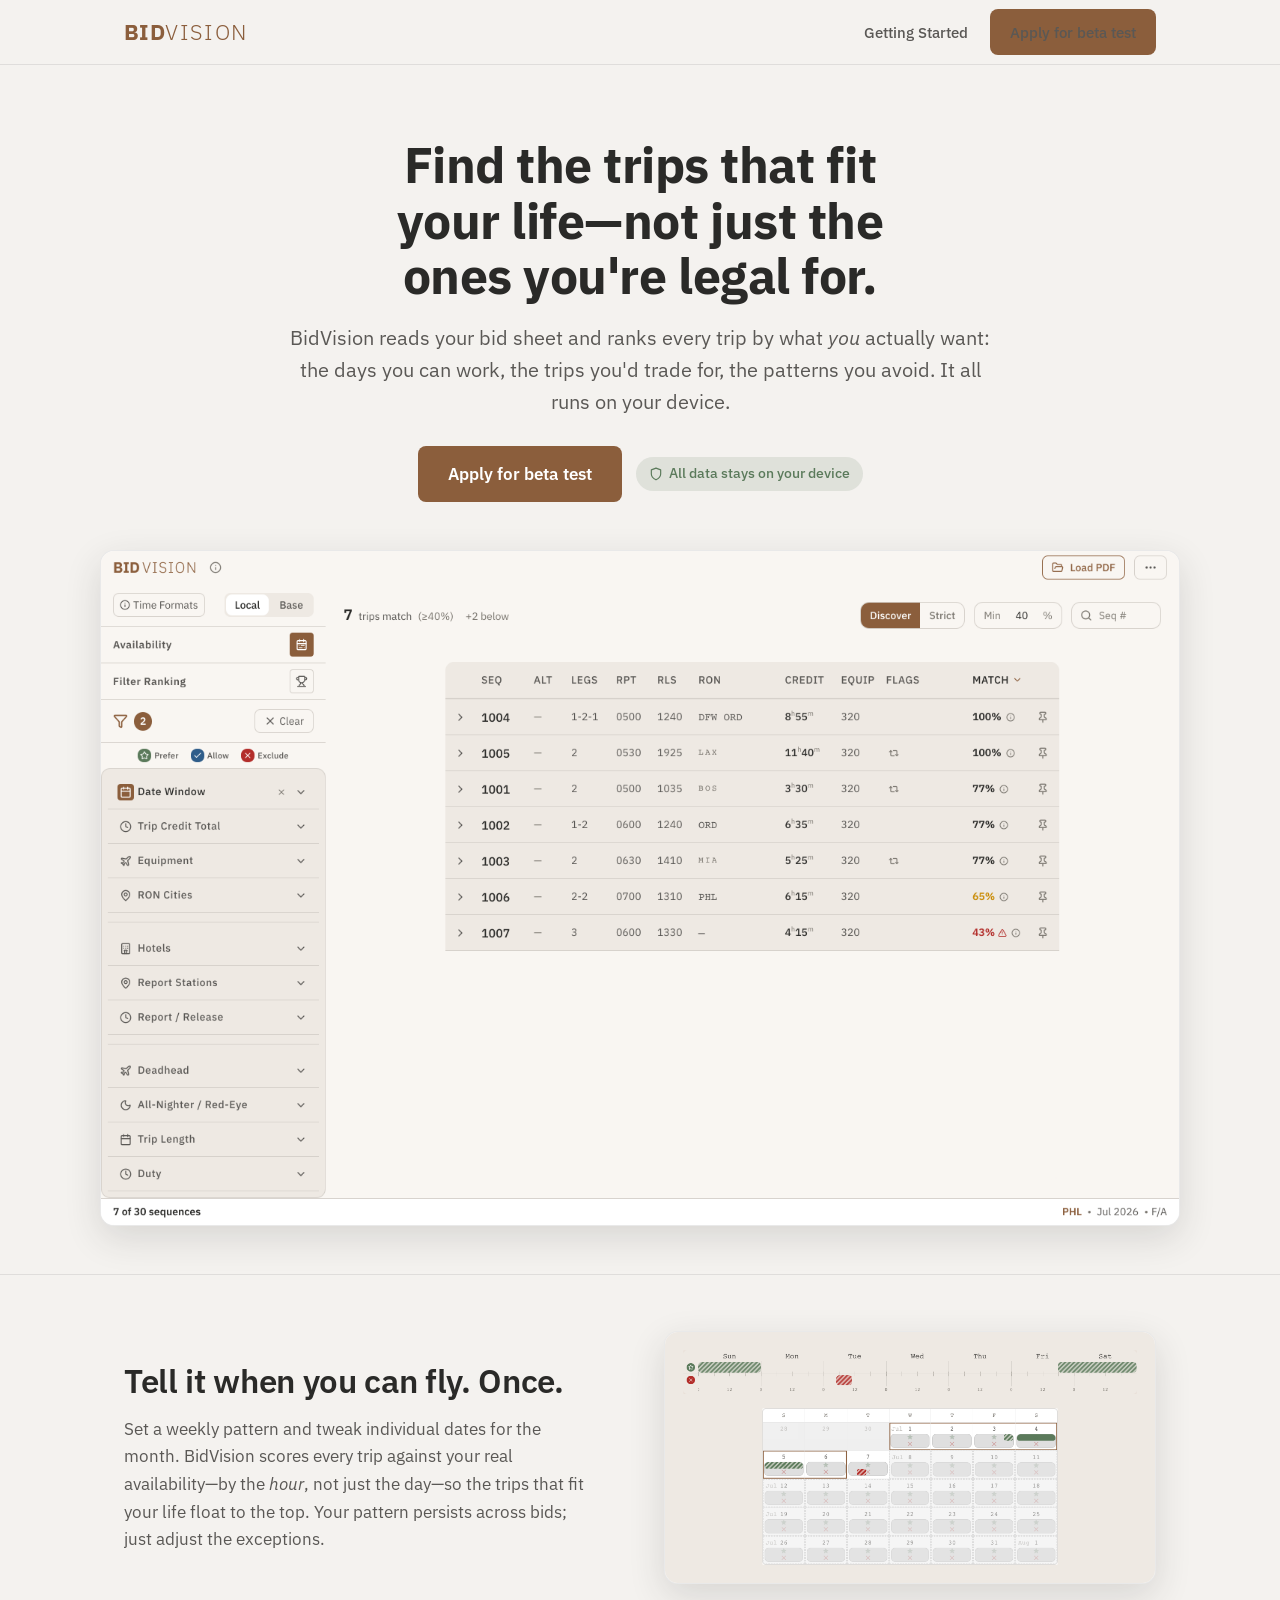
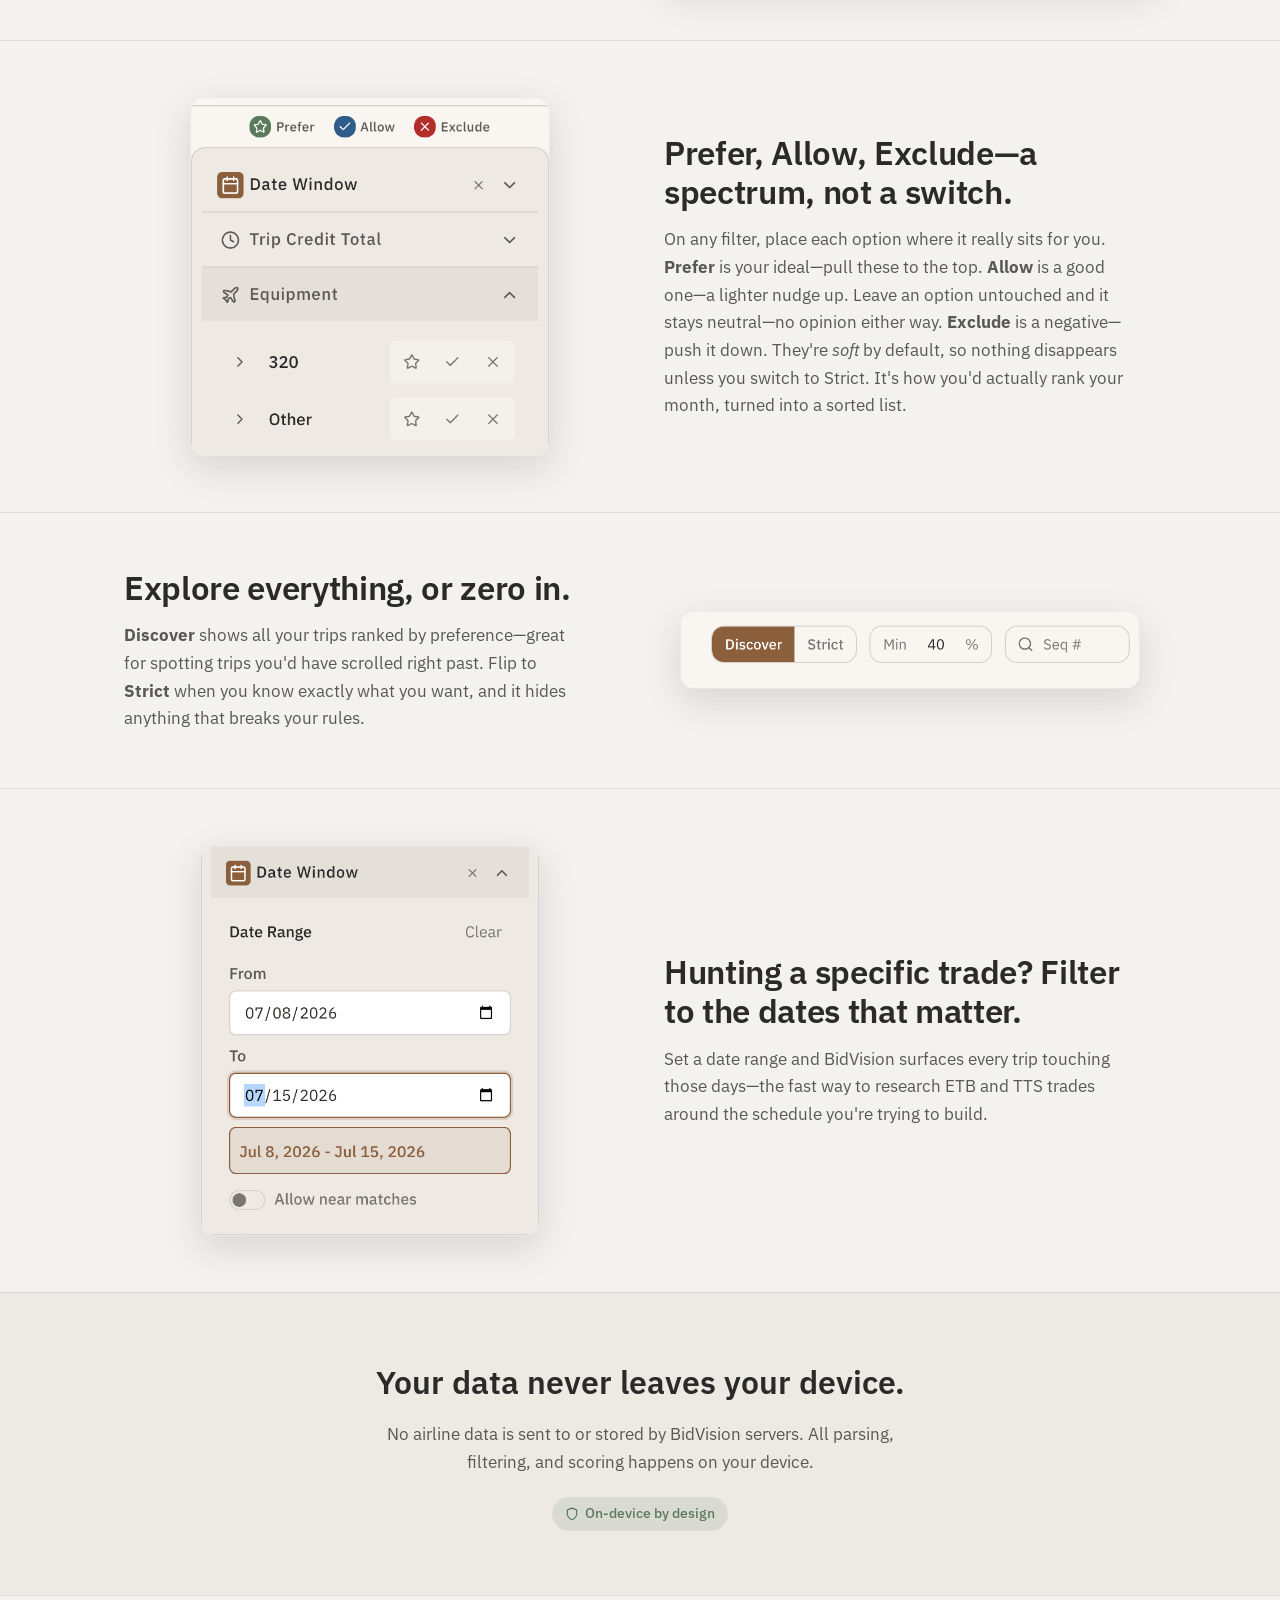
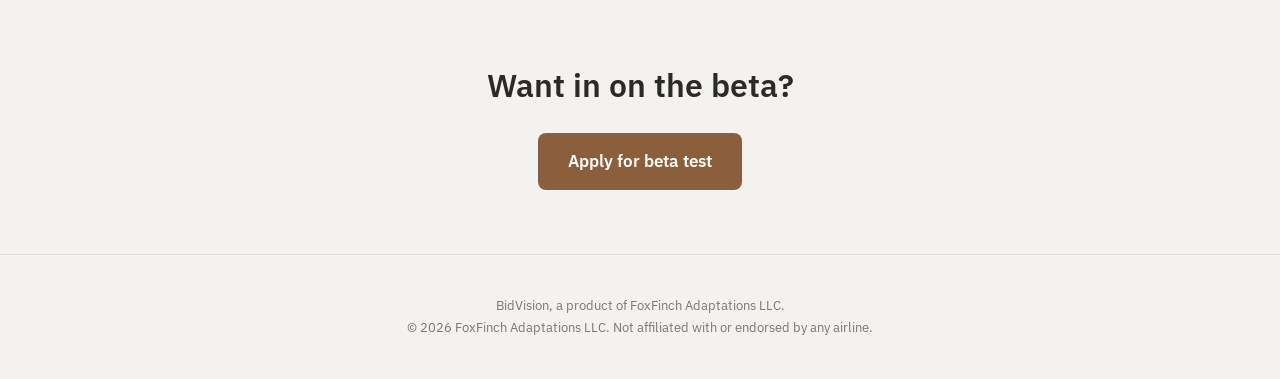
==== index.html @ b1fc0efc "Refine homepage availability image — clean template+calendar, no dimmed backdrop The prior availabil" ====
<!DOCTYPE html>
<html lang="en">
<head>
  <meta charset="UTF-8">
  <meta name="viewport" content="width=device-width, initial-scale=1.0">
  <title>BidVision &mdash; Smart tools for smarter bidding</title>
  <!-- Marketing homepage (promoted from home.html). img/ screenshots are the SYNTHETIC
       July 2026 set on the final (SPEC-037) UI — source: BidVision-Product/marketing/
       screenshots/2026-06-10-final-synthetic/. Real-data pre-publish blocker is CLEARED. -->
  <meta name="description" content="BidVision helps flight attendants find the trips that fit their life. Ranks your bid sheet by your real preferences — all on your device.">
  <link rel="icon" href="beta/assets/icon.png" type="image/png">
  <link rel="preconnect" href="https://fonts.googleapis.com">
  <link rel="preconnect" href="https://fonts.gstatic.com" crossorigin>
  <link href="https://fonts.googleapis.com/css2?family=IBM+Plex+Sans:wght@300;400;500;600;700&display=swap" rel="stylesheet">
  <style>
    :root {
      --cognac: #8B5E3C;
      --cognac-dark: #6F4A2F;
      --sage: #5B7A5B;
      --surface-app: #F4F2EF;
      --surface-alt: #EDEAE4;
      --card: #FFFFFF;
      --border: rgba(42, 42, 40, 0.10);
      --text-primary: #2A2A28;
      --text-secondary: #5A5855;
      --text-muted: #7A766F;
      --font-sans: 'IBM Plex Sans', system-ui, -apple-system, 'Segoe UI', Roboto, sans-serif;
      --shadow: 0 12px 36px rgba(42, 42, 40, 0.14);
    }
    @media (prefers-color-scheme: dark) {
      :root {
        --surface-app: #080B12;
        --surface-alt: #0E121B;
        --card: #151A24;
        --border: rgba(255, 255, 255, 0.10);
        --text-primary: #F9F6F2;
        --text-secondary: #D6D1CB;
        --text-muted: #B0ACA6;
        --shadow: 0 12px 36px rgba(0, 0, 0, 0.5);
      }
    }
    * { box-sizing: border-box; }
    html { scroll-behavior: smooth; }
    body {
      margin: 0;
      font-family: var(--font-sans);
      background: var(--surface-app);
      color: var(--text-primary);
      line-height: 1.6;
      -webkit-font-smoothing: antialiased;
    }
    .wrap { max-width: 1080px; margin: 0 auto; padding: 0 24px; }
    a { color: var(--cognac); }

    /* Nav */
    .nav {
      position: sticky; top: 0; z-index: 10;
      background: color-mix(in srgb, var(--surface-app) 88%, transparent);
      backdrop-filter: saturate(140%) blur(10px);
      border-bottom: 1px solid var(--border);
    }
    .nav-inner { display: flex; align-items: center; justify-content: space-between; height: 64px; }
    .brand { font-size: 1.4rem; letter-spacing: 0.02em; text-decoration: none; }
    .brand-bid { font-weight: 700; color: var(--cognac); }
    .brand-vision { font-weight: 300; letter-spacing: 0.06em; color: var(--cognac); }
    .nav-links { display: flex; align-items: center; gap: 22px; }
    .nav-links a { color: var(--text-secondary); text-decoration: none; font-size: 0.95rem; font-weight: 500; }
    .nav-links a:hover { color: var(--text-primary); }
    .btn {
      display: inline-block; background: var(--cognac); color: #fff;
      font-size: 0.95rem; font-weight: 600; text-decoration: none;
      padding: 11px 20px; border-radius: 8px; min-height: 42px;
      transition: background 150ms ease;
    }
    .btn:hover { background: var(--cognac-dark); }

    /* Hero */
    .hero { text-align: center; padding: 72px 0 48px; }
    .hero h1 { font-size: clamp(2rem, 5vw, 3.1rem); font-weight: 700; line-height: 1.12; margin: 0 auto 18px; max-width: 18ch; letter-spacing: -0.01em; }
    .hero p { font-size: clamp(1.05rem, 2.2vw, 1.25rem); color: var(--text-secondary); max-width: 60ch; margin: 0 auto 28px; }
    .cta-row { display: flex; gap: 14px; justify-content: center; align-items: center; flex-wrap: wrap; }
    .cta-lg { padding: 15px 30px; font-size: 1.05rem; min-height: 50px; }
    .privacy-badge {
      display: inline-flex; align-items: center; gap: 6px;
      background: color-mix(in srgb, var(--sage) 14%, transparent);
      color: var(--sage); font-size: 0.85rem; font-weight: 500;
      padding: 6px 13px; border-radius: 9999px;
    }
    .privacy-badge svg { width: 14px; height: 14px; }
    .hero-shot { margin: 48px auto 0; }

    .shot { display: block; width: 100%; height: auto; border-radius: 14px; border: 1px solid var(--border); box-shadow: var(--shadow); background: var(--card); }

    /* Feature rows */
    .feature { padding: 56px 0; border-top: 1px solid var(--border); }
    .feature-grid { display: grid; grid-template-columns: 1fr 1fr; gap: 48px; align-items: center; }
    .feature:nth-of-type(even) .feature-media { order: -1; }
    .feature h2 { font-size: clamp(1.5rem, 3.2vw, 2.05rem); font-weight: 600; line-height: 1.18; margin: 0 0 14px; letter-spacing: -0.01em; }
    .feature p { font-size: 1.08rem; color: var(--text-secondary); margin: 0; max-width: 46ch; }
    .feature-media.center { display: flex; justify-content: center; }

    /* Privacy band */
    .band { background: var(--surface-alt); text-align: center; padding: 64px 0; border-top: 1px solid var(--border); }
    .band h2 { font-size: clamp(1.5rem, 3.2vw, 2rem); font-weight: 600; margin: 0 0 12px; }
    .band p { color: var(--text-secondary); max-width: 56ch; margin: 0 auto 0; font-size: 1.08rem; }
    .band .privacy-badge { margin-top: 22px; }

    /* CTA band */
    .cta-band { text-align: center; padding: 64px 0; border-top: 1px solid var(--border); }
    .cta-band h2 { font-size: clamp(1.5rem, 3.2vw, 2rem); font-weight: 600; margin: 0 0 22px; }

    /* Footer */
    .footer { text-align: center; padding: 40px 24px; font-size: 0.8rem; line-height: 1.7; color: var(--text-muted); border-top: 1px solid var(--border); }

    @media (max-width: 760px) {
      .feature-grid { grid-template-columns: 1fr; gap: 24px; }
      .feature:nth-of-type(even) .feature-media { order: 0; }
      .nav-links .nav-text { display: none; }
    }
  </style>
</head>
<body>
  <nav class="nav">
    <div class="wrap nav-inner">
      <a class="brand" href="/"><span class="brand-bid">BID</span><span class="brand-vision">VISION</span></a>
      <div class="nav-links">
        <a class="nav-text" href="/start">Getting Started</a>
        <a class="btn" href="/beta">Apply for beta test</a>
      </div>
    </div>
  </nav>

  <header class="hero wrap">
    <h1>Find the trips that fit your life&mdash;not just the ones you're legal for.</h1>
    <p>BidVision reads your bid sheet and ranks every trip by what <em>you</em> actually want: the days you can work, the trips you'd trade for, the patterns you avoid. It all runs on your device.</p>
    <div class="cta-row">
      <a class="btn cta-lg" href="/beta">Apply for beta test</a>
      <span class="privacy-badge">
        <svg viewBox="0 0 24 24" fill="none" stroke="currentColor" stroke-width="2" stroke-linecap="round" stroke-linejoin="round"><path d="M12 22s8-4 8-10V5l-8-3-8 3v7c0 6 8 10 8 10z"/></svg>
        All data stays on your device
      </span>
    </div>
    <img class="shot hero-shot" src="img/hero.png" alt="BidVision ranking a bid sheet by preference" width="2880" height="1800" loading="eager">
  </header>

  <main>
    <section class="feature">
      <div class="wrap feature-grid">
        <div class="feature-text">
          <h2>Tell it when you can fly. Once.</h2>
          <p>Set a weekly pattern and tweak individual dates for the month. BidVision scores every trip against your real availability&mdash;by the <em>hour</em>, not just the day&mdash;so the trips that fit your life float to the top. Your pattern persists across bids; just adjust the exceptions.</p>
        </div>
        <div class="feature-media">
          <img class="shot" src="img/availability.png" alt="Availability: a weekly template plus a calendar of can-work and can't-work windows" width="1860" height="952" loading="lazy">
        </div>
      </div>
    </section>

    <section class="feature">
      <div class="wrap feature-grid">
        <div class="feature-text">
          <h2>Prefer, Allow, Exclude&mdash;a spectrum, not a switch.</h2>
          <p>On any filter, place each option where it really sits for you. <strong>Prefer</strong> is your ideal&mdash;pull these to the top. <strong>Allow</strong> is a good one&mdash;a lighter nudge up. Leave an option untouched and it stays neutral&mdash;no opinion either way. <strong>Exclude</strong> is a negative&mdash;push it down. They're <em>soft</em> by default, so nothing disappears unless you switch to Strict. It's how you'd actually rank your month, turned into a sorted list.</p>
        </div>
        <div class="feature-media center">
          <img class="shot" src="img/preferences.png" alt="Prefer, Allow, and Exclude controls on a filter" width="600" height="598" loading="lazy" style="max-width: 360px;">
        </div>
      </div>
    </section>

    <section class="feature">
      <div class="wrap feature-grid">
        <div class="feature-text">
          <h2>Explore everything, or zero in.</h2>
          <p><strong>Discover</strong> shows all your trips ranked by preference&mdash;great for spotting trips you'd have scrolled right past. Flip to <strong>Strict</strong> when you know exactly what you want, and it hides anything that breaks your rules.</p>
        </div>
        <div class="feature-media center">
          <img class="shot" src="img/discover-strict.png" alt="Discover and Strict mode toggle with a minimum-match threshold" width="880" height="146" loading="lazy" style="max-width: 460px;">
        </div>
      </div>
    </section>

    <section class="feature">
      <div class="wrap feature-grid">
        <div class="feature-text">
          <h2>Hunting a specific trade? Filter to the dates that matter.</h2>
          <p>Set a date range and BidVision surfaces every trip touching those days&mdash;the fast way to research ETB and TTS trades around the schedule you're trying to build.</p>
        </div>
        <div class="feature-media center">
          <img class="shot" src="img/date-range.png" alt="Date Range filter set to a window for trade research" width="600" height="690" loading="lazy" style="max-width: 340px;">
        </div>
      </div>
    </section>
  </main>

  <section class="band">
    <div class="wrap">
      <h2>Your data never leaves your device.</h2>
      <p>No airline data is sent to or stored by BidVision servers. All parsing, filtering, and scoring happens on your device.</p>
      <div><span class="privacy-badge">
        <svg viewBox="0 0 24 24" fill="none" stroke="currentColor" stroke-width="2" stroke-linecap="round" stroke-linejoin="round"><path d="M12 22s8-4 8-10V5l-8-3-8 3v7c0 6 8 10 8 10z"/></svg>
        On-device by design
      </span></div>
    </div>
  </section>

  <section class="cta-band">
    <div class="wrap">
      <h2>Want in on the beta?</h2>
      <a class="btn cta-lg" href="/beta">Apply for beta test</a>
    </div>
  </section>

  <footer class="footer">
    BidVision, a product of FoxFinch Adaptations LLC.<br>
    &copy; 2026 FoxFinch Adaptations LLC. Not affiliated with or endorsed by any airline.
  </footer>
</body>
</html>
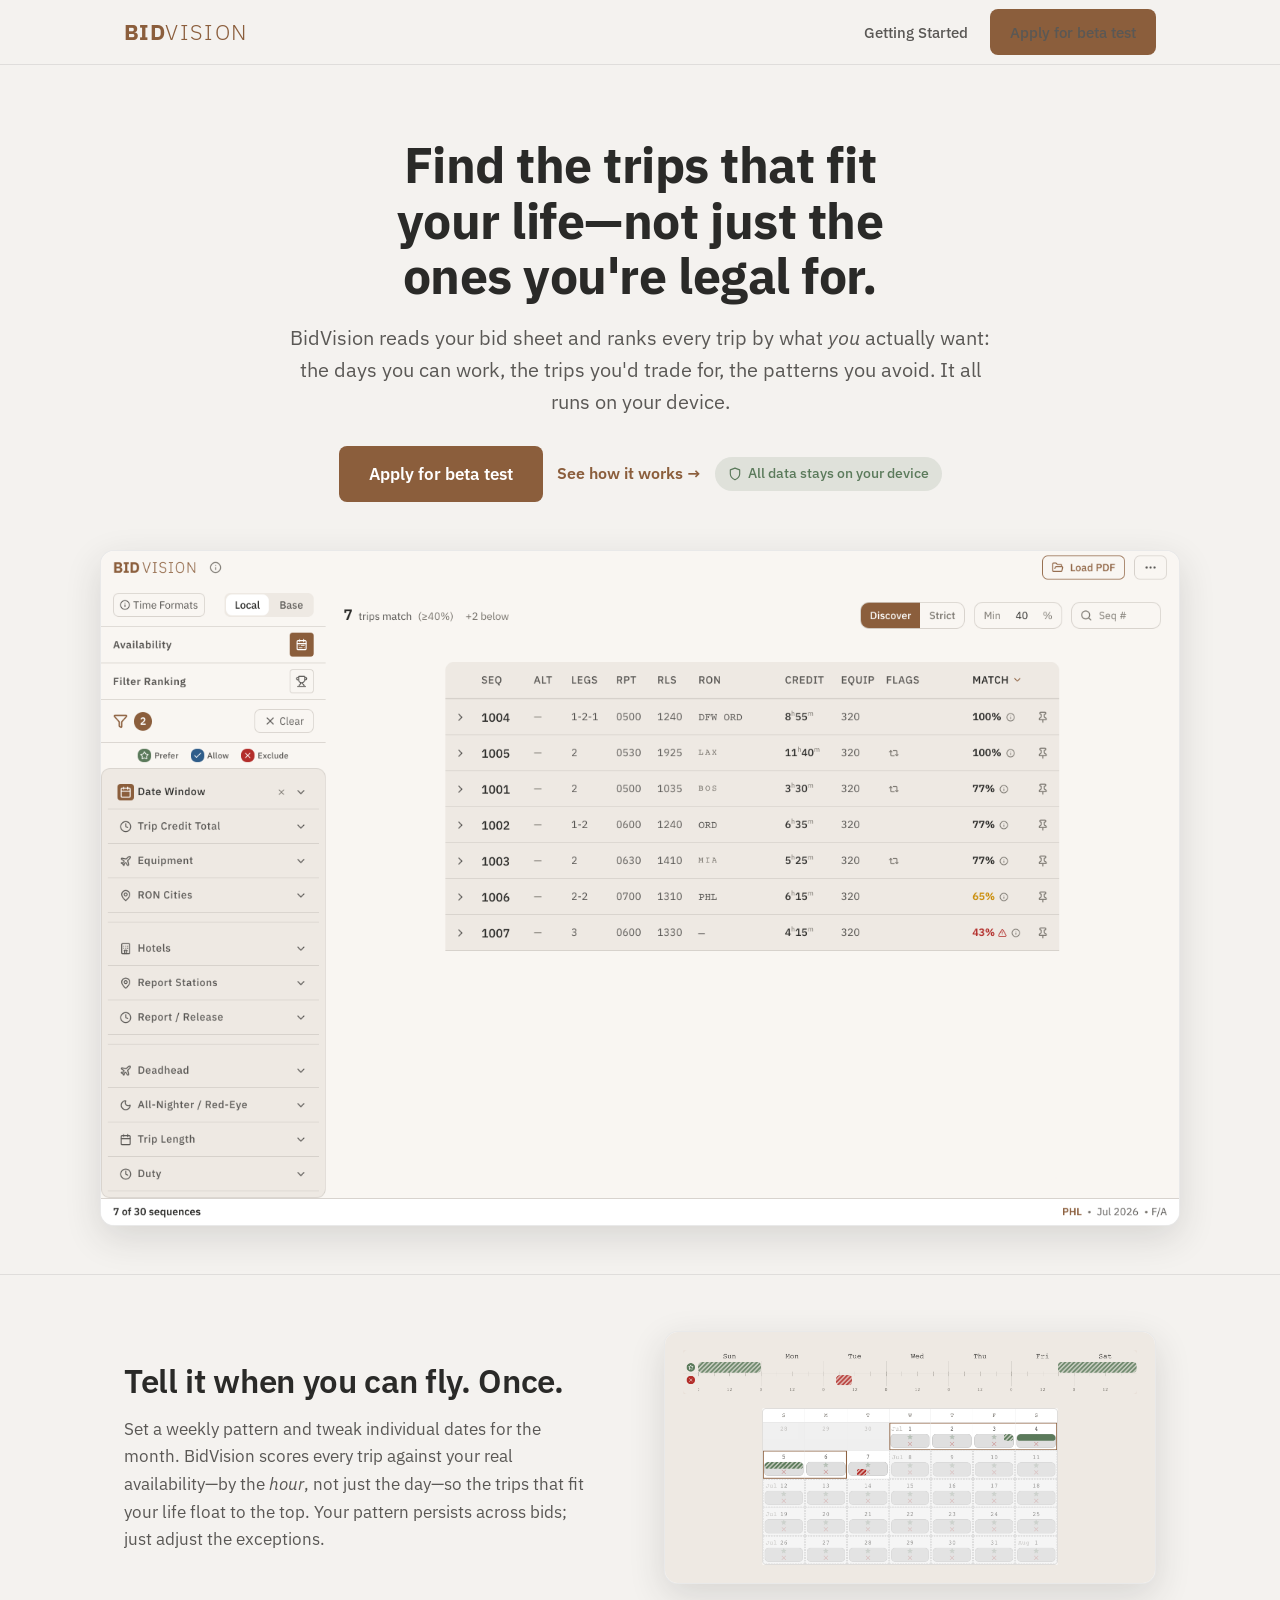
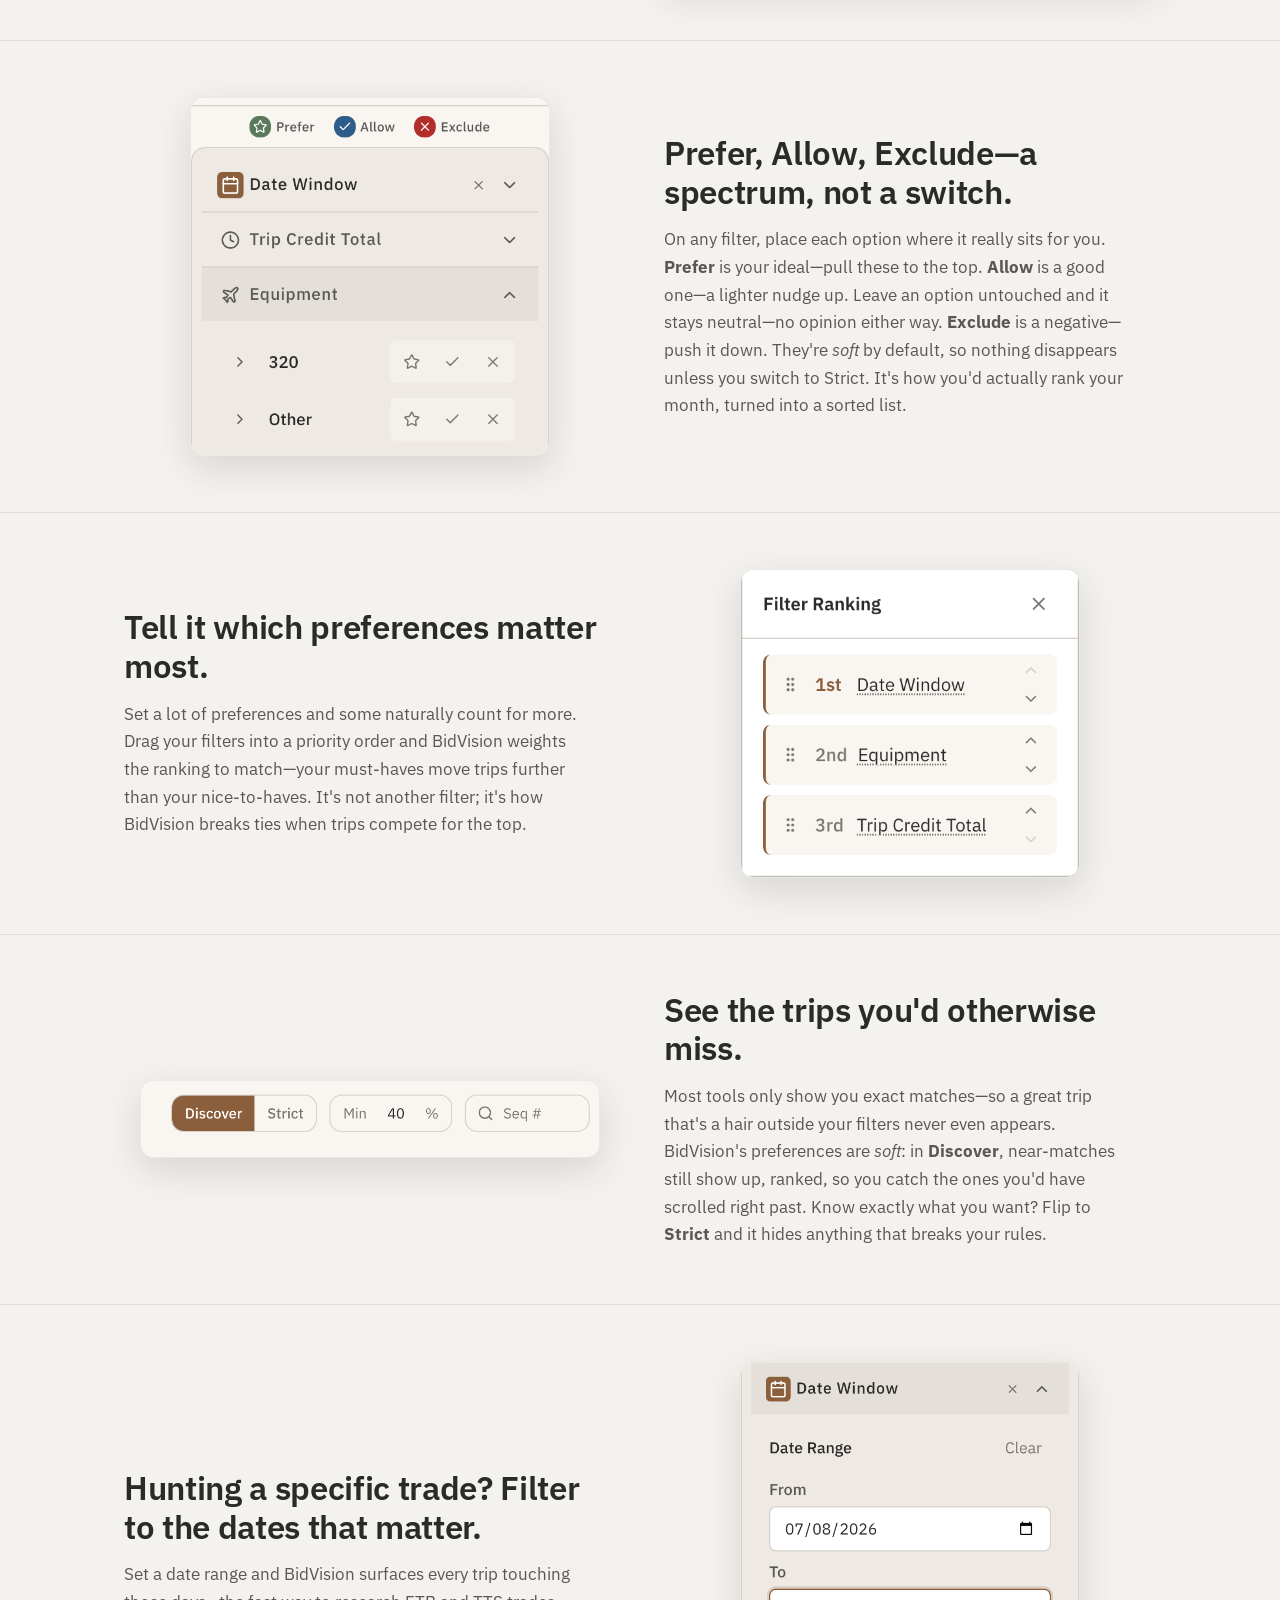
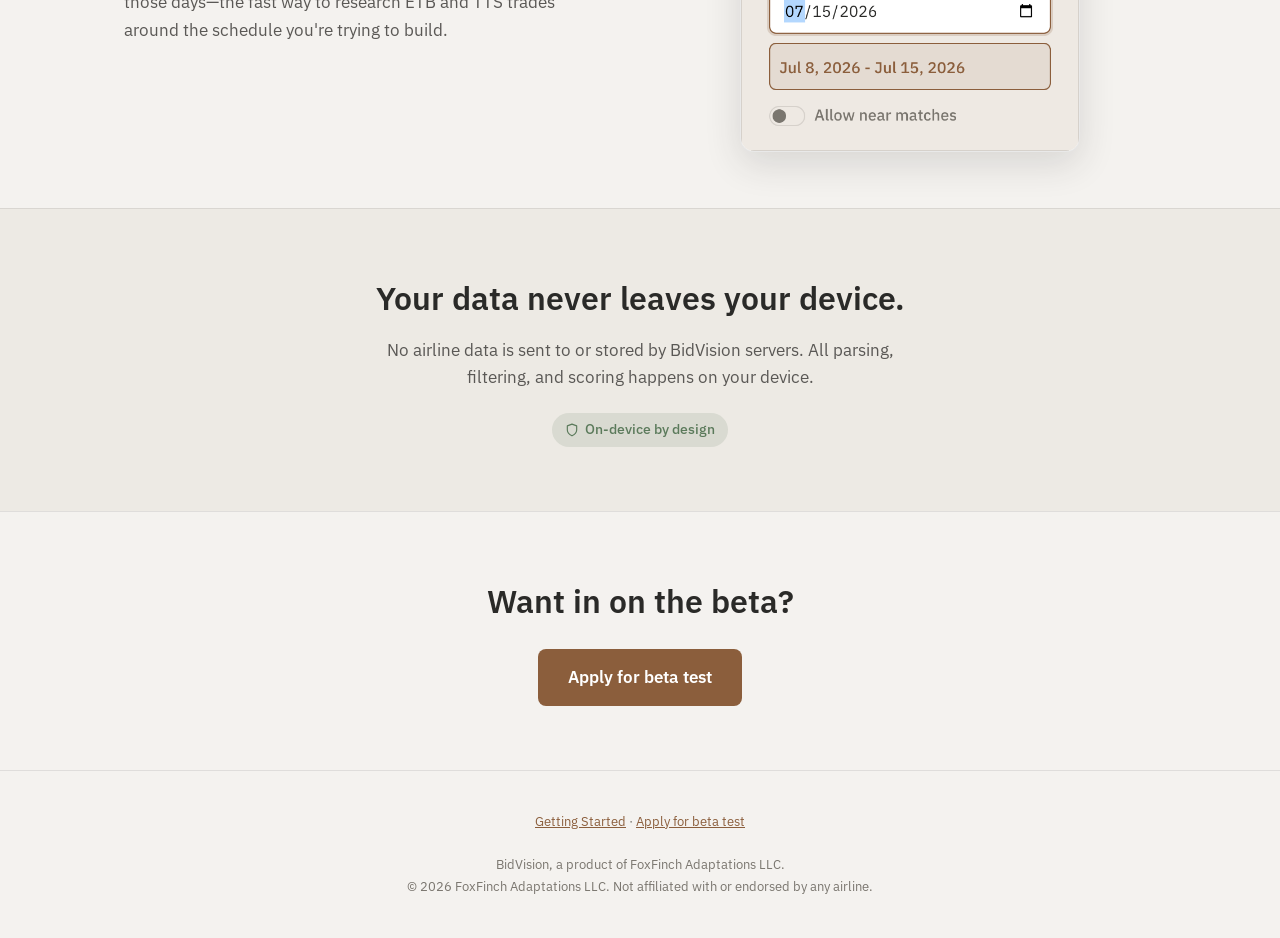
==== commit 48f12c5f: "Link /start from home; sell soft-preferences differentiation; explain Filter Ranking Homepage (index" ====
--- a/index.html
+++ b/index.html
@@ -80,6 +80,8 @@
     .hero p { font-size: clamp(1.05rem, 2.2vw, 1.25rem); color: var(--text-secondary); max-width: 60ch; margin: 0 auto 28px; }
     .cta-row { display: flex; gap: 14px; justify-content: center; align-items: center; flex-wrap: wrap; }
     .cta-lg { padding: 15px 30px; font-size: 1.05rem; min-height: 50px; }
+    .cta-secondary { color: var(--cognac); font-weight: 600; text-decoration: none; font-size: 1rem; white-space: nowrap; }
+    .cta-secondary:hover { text-decoration: underline; }
     .privacy-badge {
       display: inline-flex; align-items: center; gap: 6px;
       background: color-mix(in srgb, var(--sage) 14%, transparent);
@@ -135,6 +137,7 @@
     <p>BidVision reads your bid sheet and ranks every trip by what <em>you</em> actually want: the days you can work, the trips you'd trade for, the patterns you avoid. It all runs on your device.</p>
     <div class="cta-row">
       <a class="btn cta-lg" href="/beta">Apply for beta test</a>
+      <a class="cta-secondary" href="/start">See how it works &rarr;</a>
       <span class="privacy-badge">
         <svg viewBox="0 0 24 24" fill="none" stroke="currentColor" stroke-width="2" stroke-linecap="round" stroke-linejoin="round"><path d="M12 22s8-4 8-10V5l-8-3-8 3v7c0 6 8 10 8 10z"/></svg>
         All data stays on your device
@@ -171,8 +174,20 @@
     <section class="feature">
       <div class="wrap feature-grid">
         <div class="feature-text">
-          <h2>Explore everything, or zero in.</h2>
-          <p><strong>Discover</strong> shows all your trips ranked by preference&mdash;great for spotting trips you'd have scrolled right past. Flip to <strong>Strict</strong> when you know exactly what you want, and it hides anything that breaks your rules.</p>
+          <h2>Tell it which preferences matter most.</h2>
+          <p>Set a lot of preferences and some naturally count for more. Drag your filters into a priority order and BidVision weights the ranking to match&mdash;your must-haves move trips further than your nice-to-haves. It's not another filter; it's how BidVision breaks ties when trips compete for the top.</p>
+        </div>
+        <div class="feature-media center">
+          <img class="shot" src="img/filter-ranking.png" alt="Filter Ranking: active filters dragged into priority order" width="520" height="472" loading="lazy" style="max-width: 340px;">
+        </div>
+      </div>
+    </section>
+
+    <section class="feature">
+      <div class="wrap feature-grid">
+        <div class="feature-text">
+          <h2>See the trips you'd otherwise miss.</h2>
+          <p>Most tools only show you exact matches&mdash;so a great trip that's a hair outside your filters never even appears. BidVision's preferences are <em>soft</em>: in <strong>Discover</strong>, near-matches still show up, ranked, so you catch the ones you'd have scrolled right past. Know exactly what you want? Flip to <strong>Strict</strong> and it hides anything that breaks your rules.</p>
         </div>
         <div class="feature-media center">
           <img class="shot" src="img/discover-strict.png" alt="Discover and Strict mode toggle with a minimum-match threshold" width="880" height="146" loading="lazy" style="max-width: 460px;">
@@ -212,6 +227,7 @@
   </section>
 
   <footer class="footer">
+    <a href="/start">Getting Started</a> &middot; <a href="/beta">Apply for beta test</a><br><br>
     BidVision, a product of FoxFinch Adaptations LLC.<br>
     &copy; 2026 FoxFinch Adaptations LLC. Not affiliated with or endorsed by any airline.
   </footer>
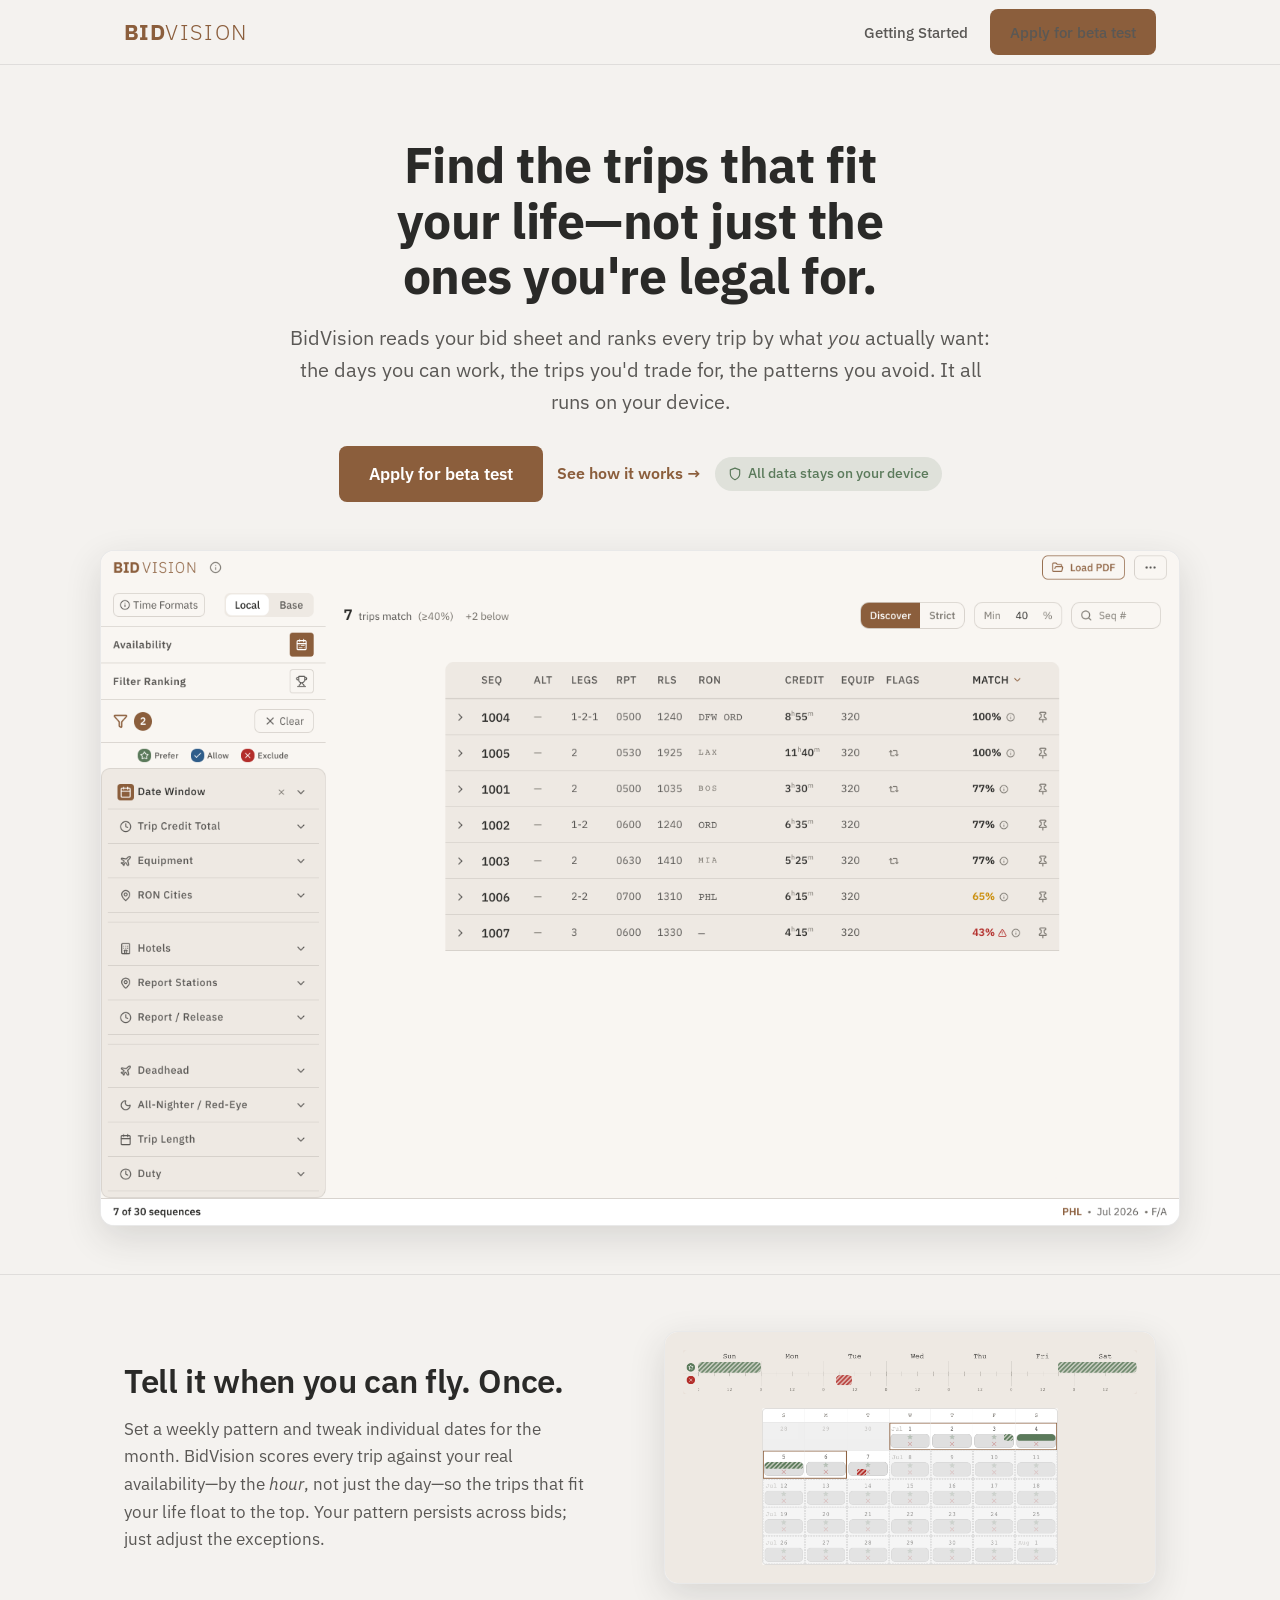
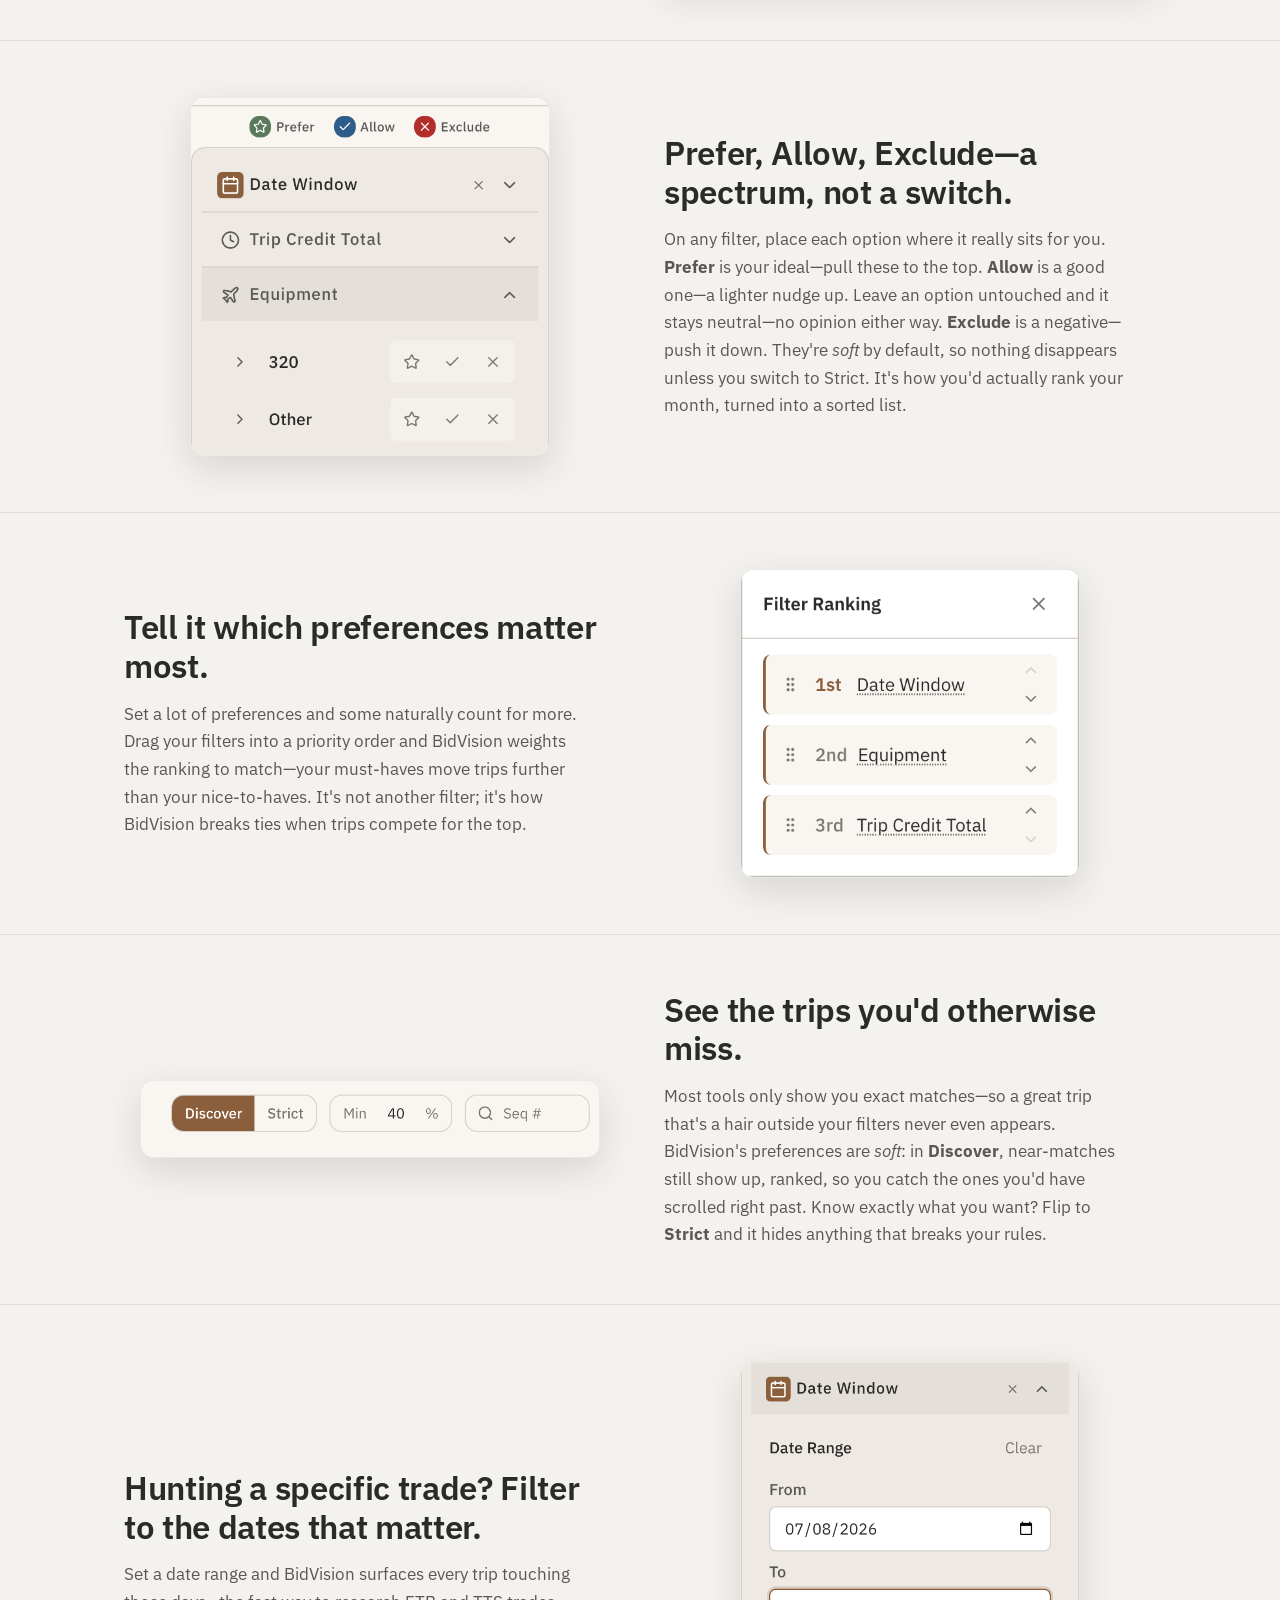
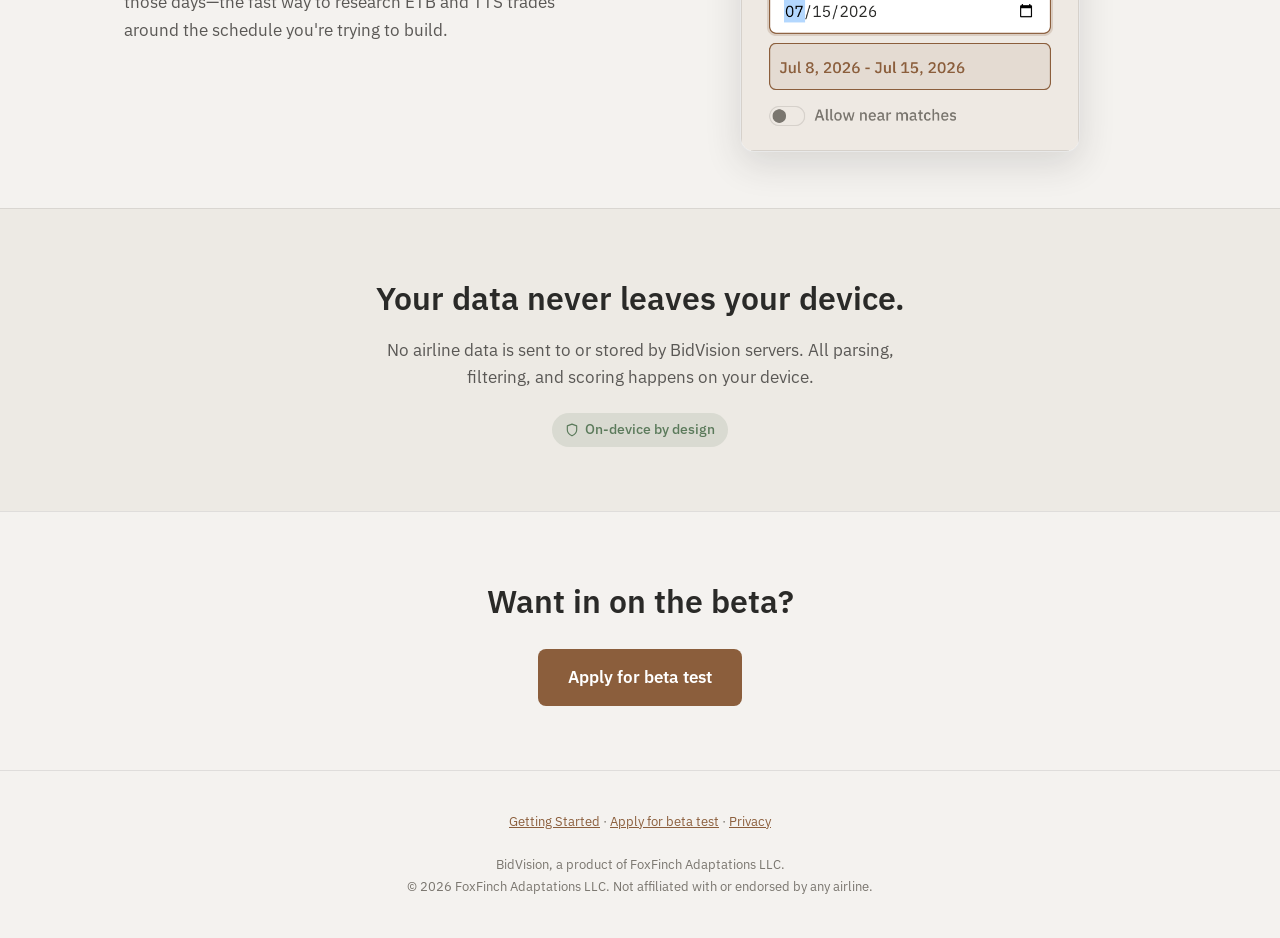
==== commit 34ab5b6a: "Add beta privacy policy + footer links New /privacy page scoped to the BidVision beta. Reflects the " ====
--- a/index.html
+++ b/index.html
@@ -8,7 +8,9 @@
        July 2026 set on the final (SPEC-037) UI — source: BidVision-Product/marketing/
        screenshots/2026-06-10-final-synthetic/. Real-data pre-publish blocker is CLEARED. -->
   <meta name="description" content="BidVision helps flight attendants find the trips that fit their life. Ranks your bid sheet by your real preferences — all on your device.">
-  <link rel="icon" href="beta/assets/icon.png" type="image/png">
+  <link rel="icon" href="/favicon.ico" sizes="any">
+  <link rel="icon" type="image/png" href="/favicon.png">
+  <link rel="apple-touch-icon" href="/apple-touch-icon.png">
   <link rel="preconnect" href="https://fonts.googleapis.com">
   <link rel="preconnect" href="https://fonts.gstatic.com" crossorigin>
   <link href="https://fonts.googleapis.com/css2?family=IBM+Plex+Sans:wght@300;400;500;600;700&display=swap" rel="stylesheet">
@@ -227,7 +229,7 @@
   </section>
 
   <footer class="footer">
-    <a href="/start">Getting Started</a> &middot; <a href="/beta">Apply for beta test</a><br><br>
+    <a href="/start">Getting Started</a> &middot; <a href="/beta">Apply for beta test</a> &middot; <a href="/privacy/">Privacy</a><br><br>
     BidVision, a product of FoxFinch Adaptations LLC.<br>
     &copy; 2026 FoxFinch Adaptations LLC. Not affiliated with or endorsed by any airline.
   </footer>
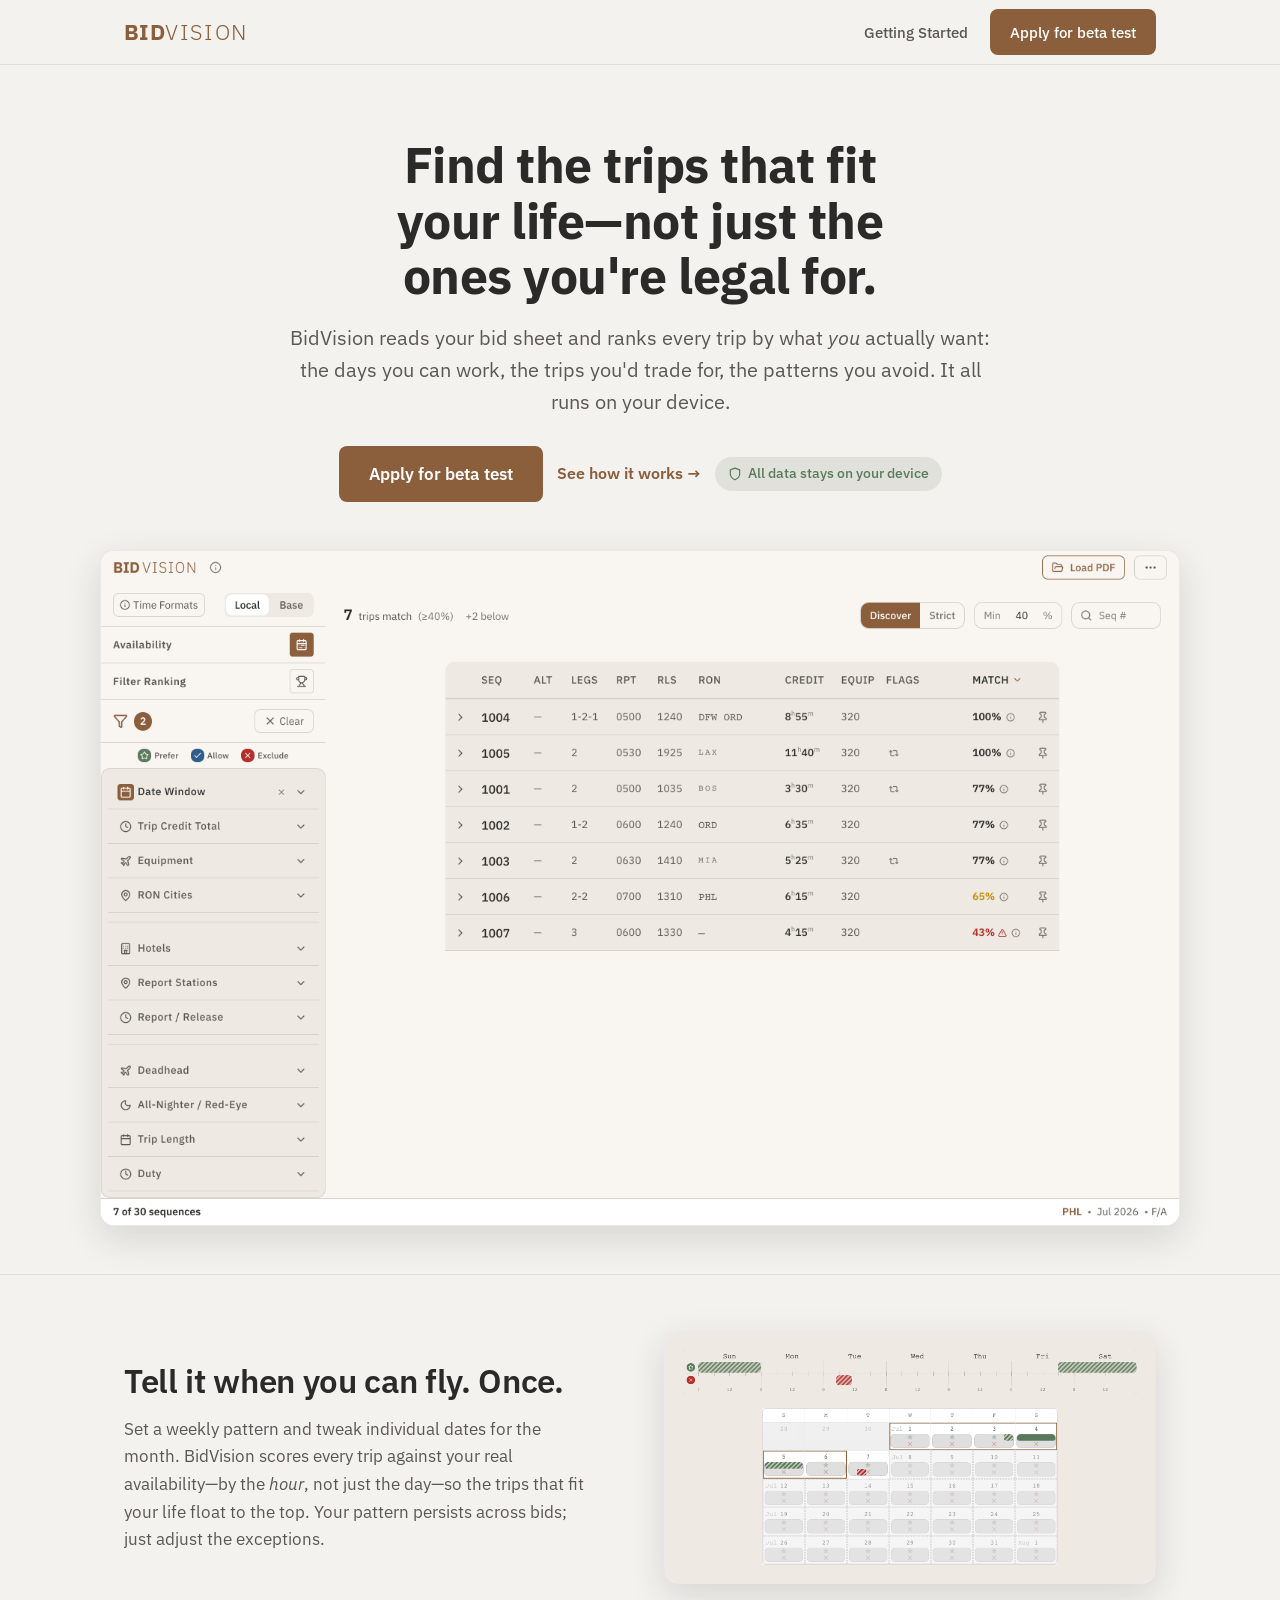
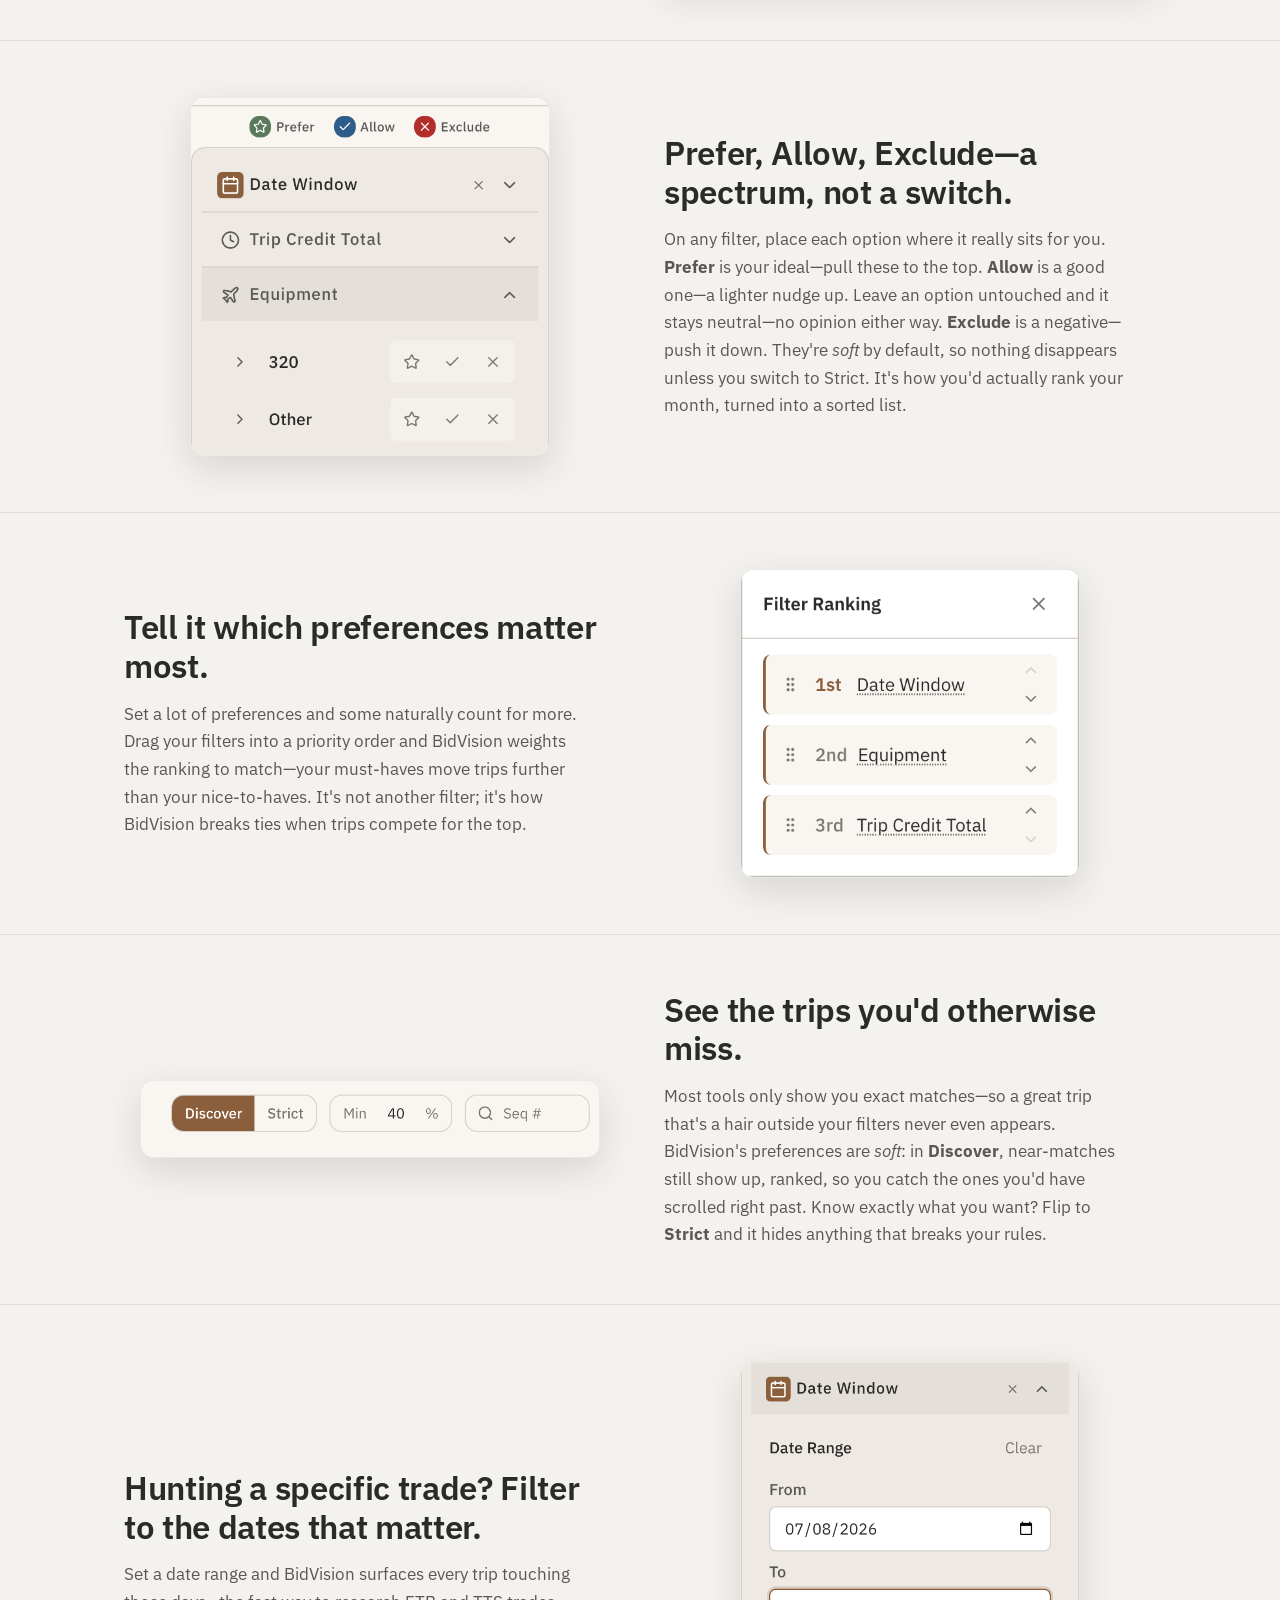
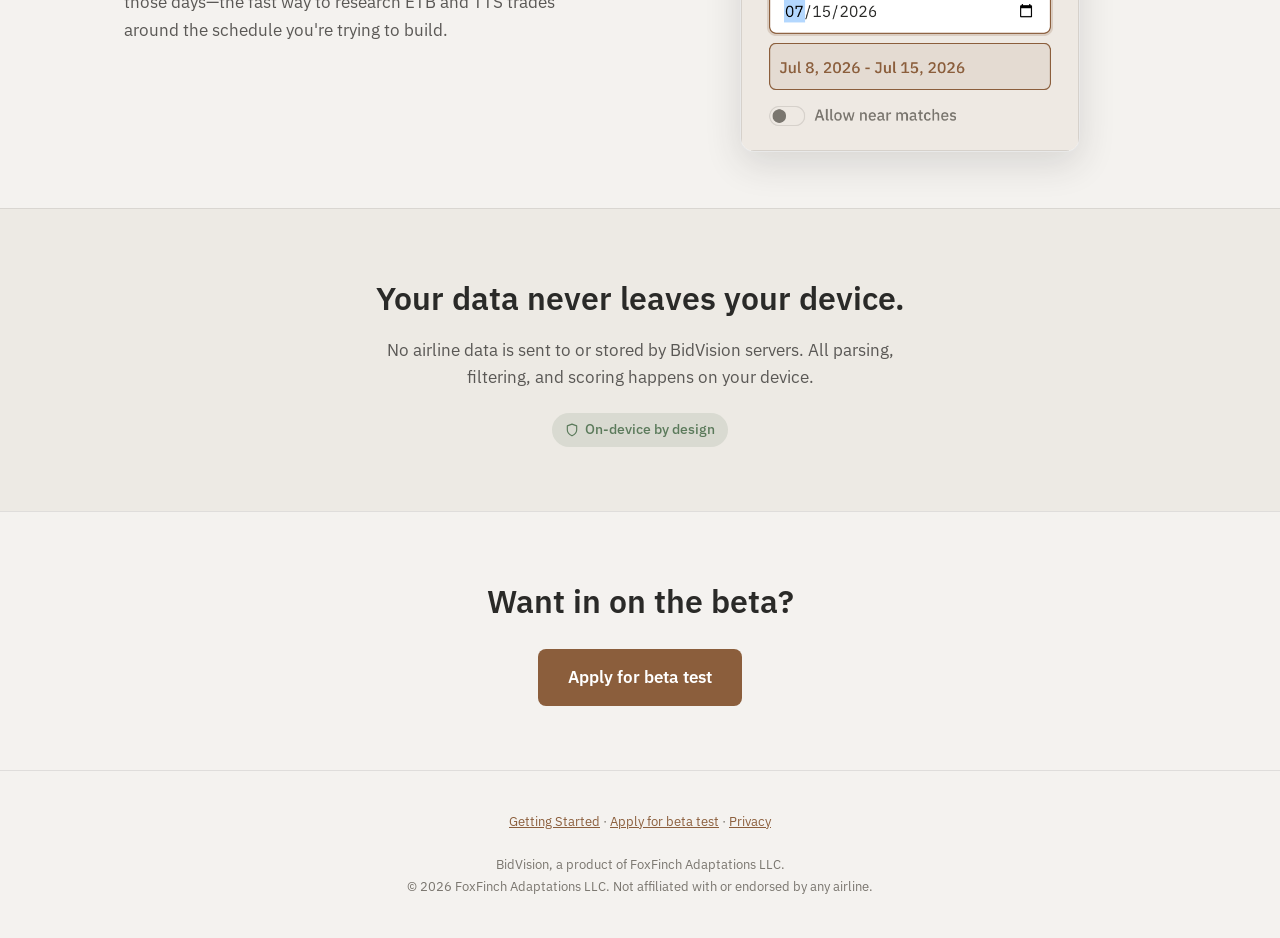
==== commit 4becd788: "Fix low-contrast nav "Apply for beta test" button in light mode .nav-links a (class + element, speci" ====
--- a/index.html
+++ b/index.html
@@ -75,6 +75,9 @@
       transition: background 150ms ease;
     }
     .btn:hover { background: var(--cognac-dark); }
+    /* .nav-links a (class+element) outranks .btn (class) and was tinting the nav button's
+       text gray on cognac — keep nav button text white at rest and on hover. */
+    .nav-links a.btn, .nav-links a.btn:hover { color: #fff; }
 
     /* Hero */
     .hero { text-align: center; padding: 72px 0 48px; }
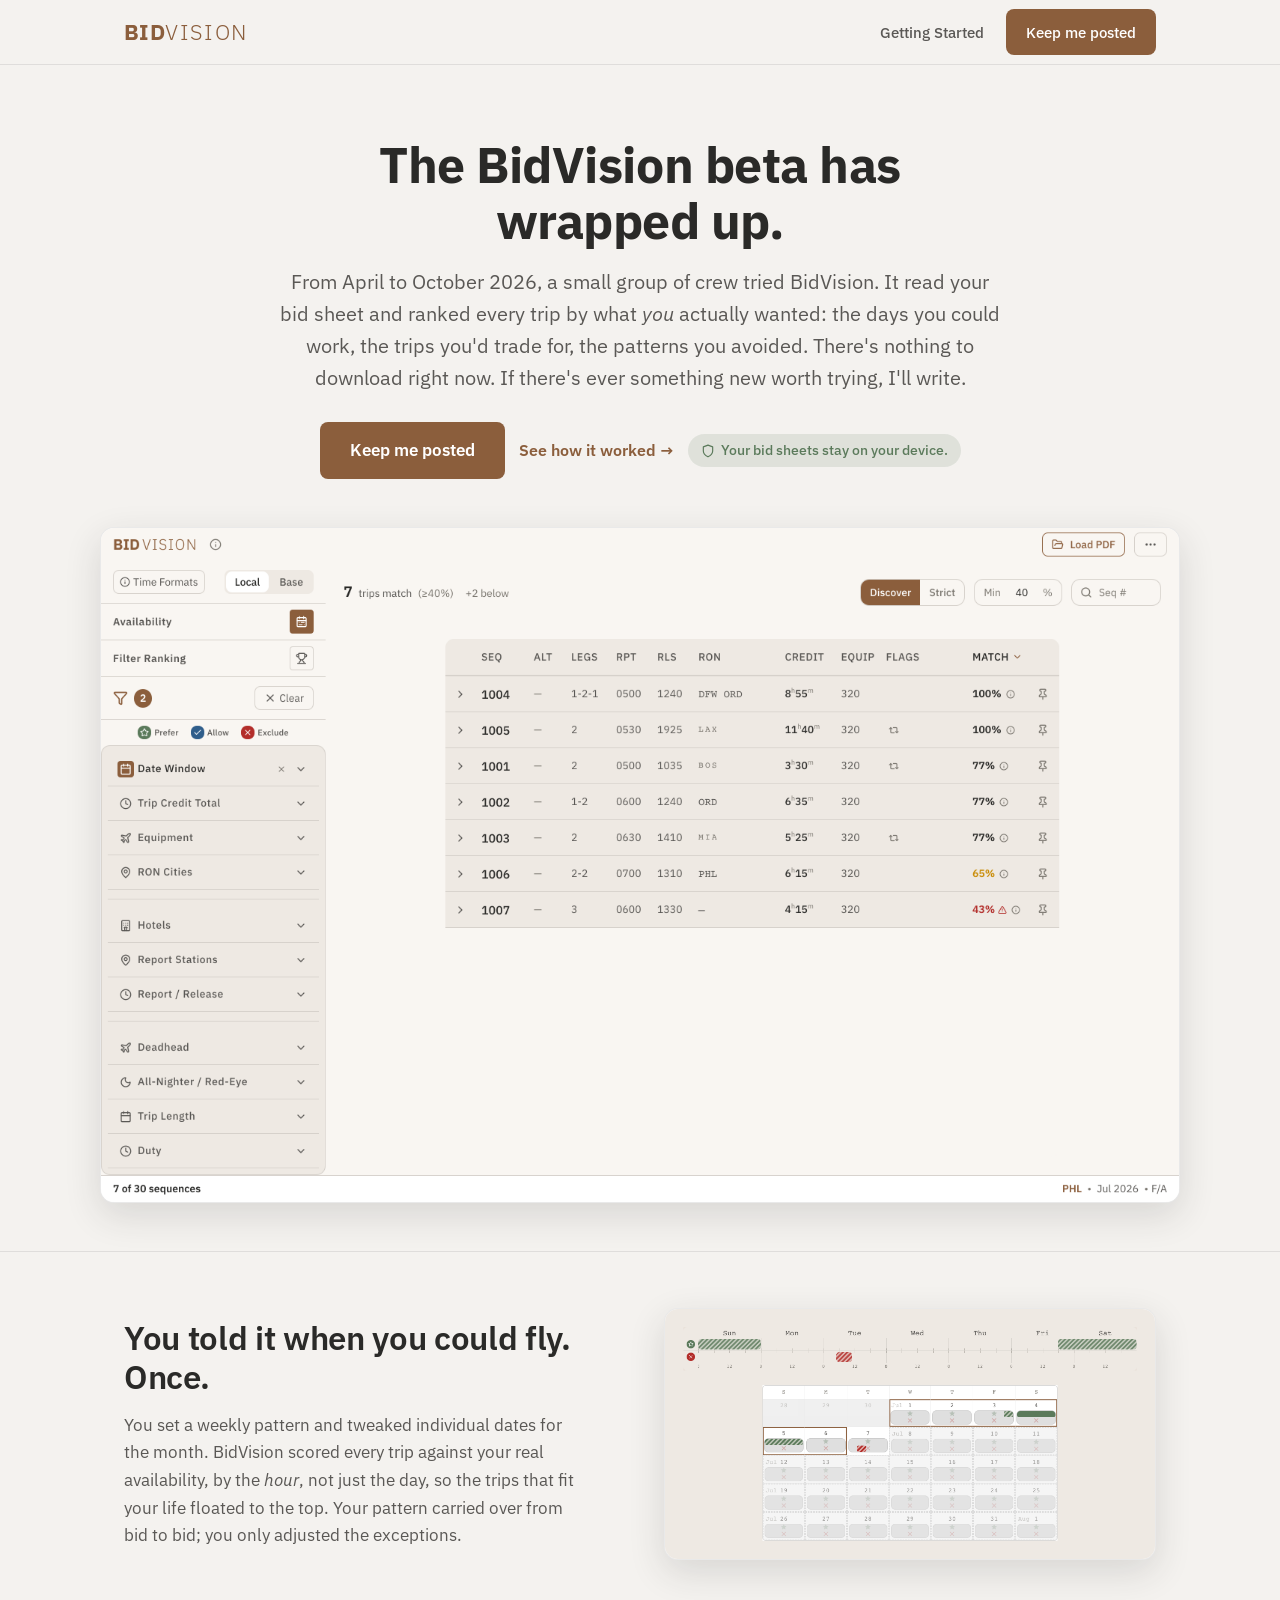
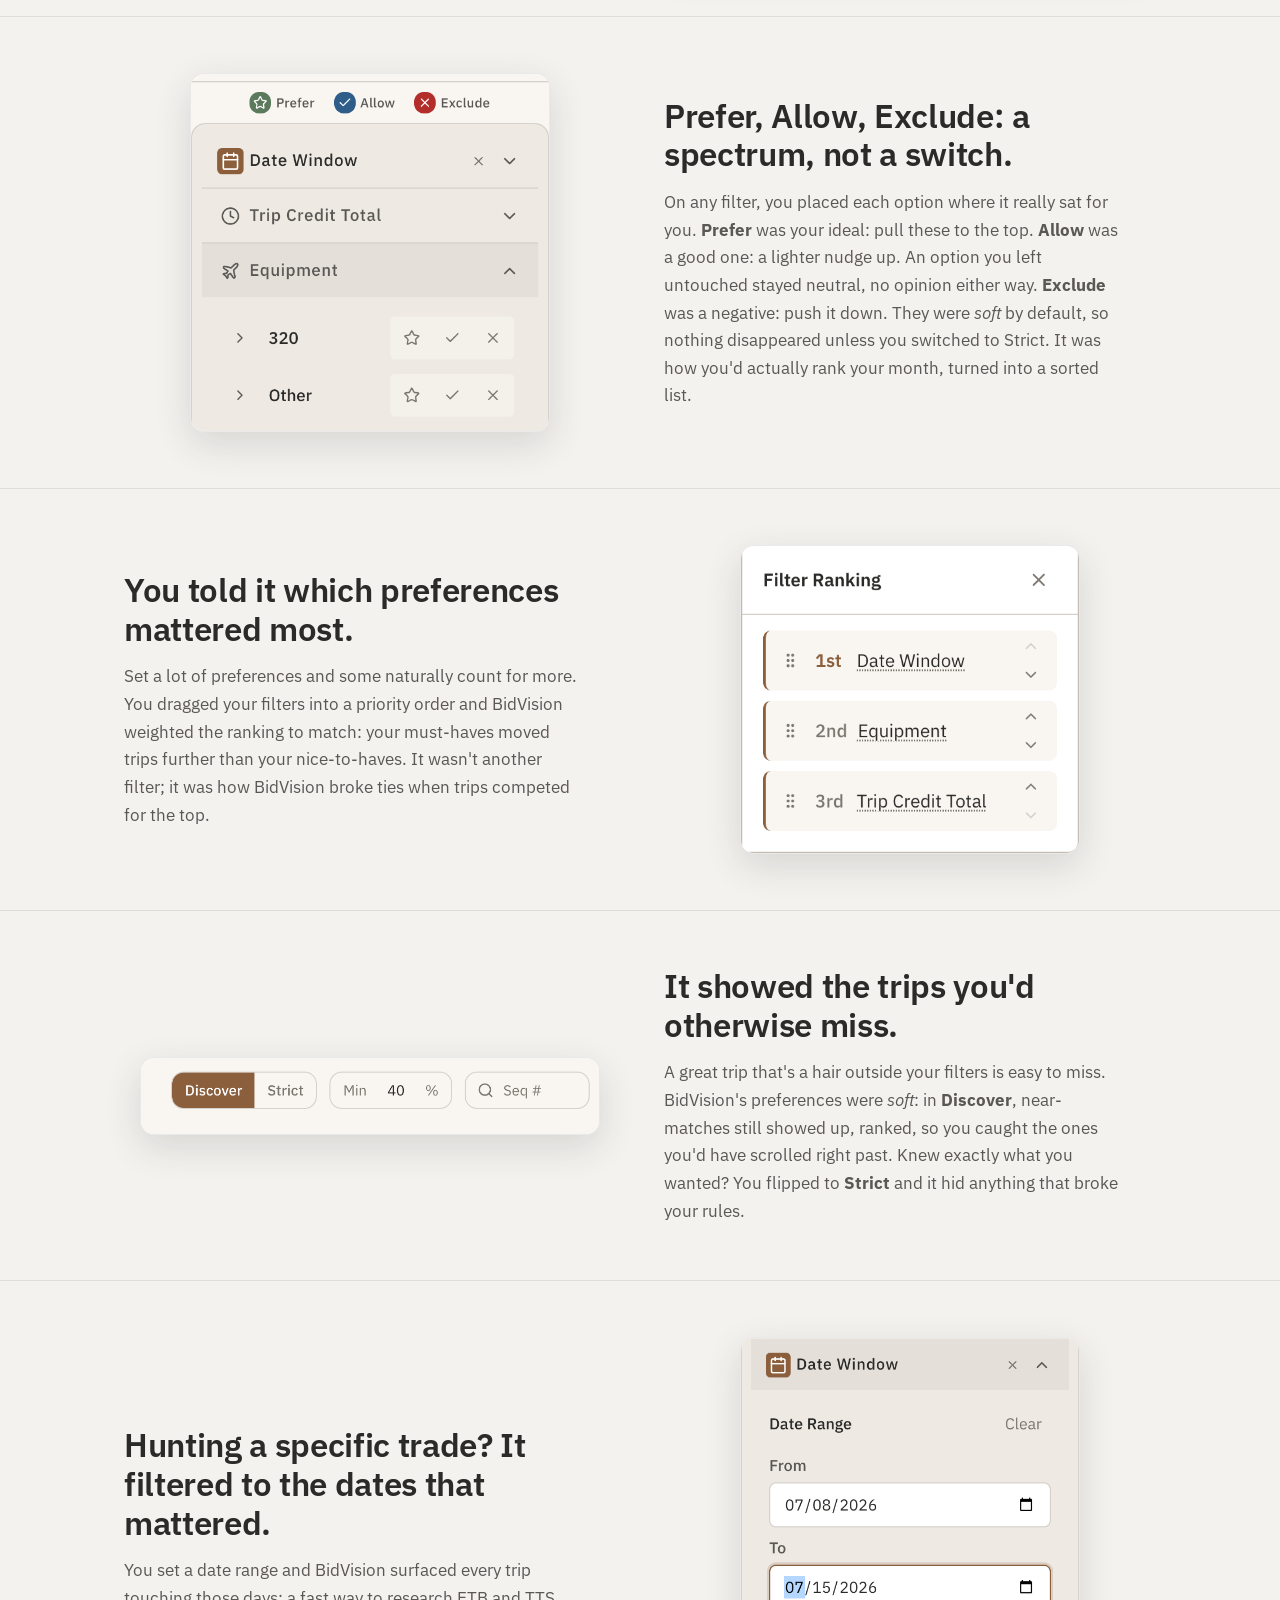
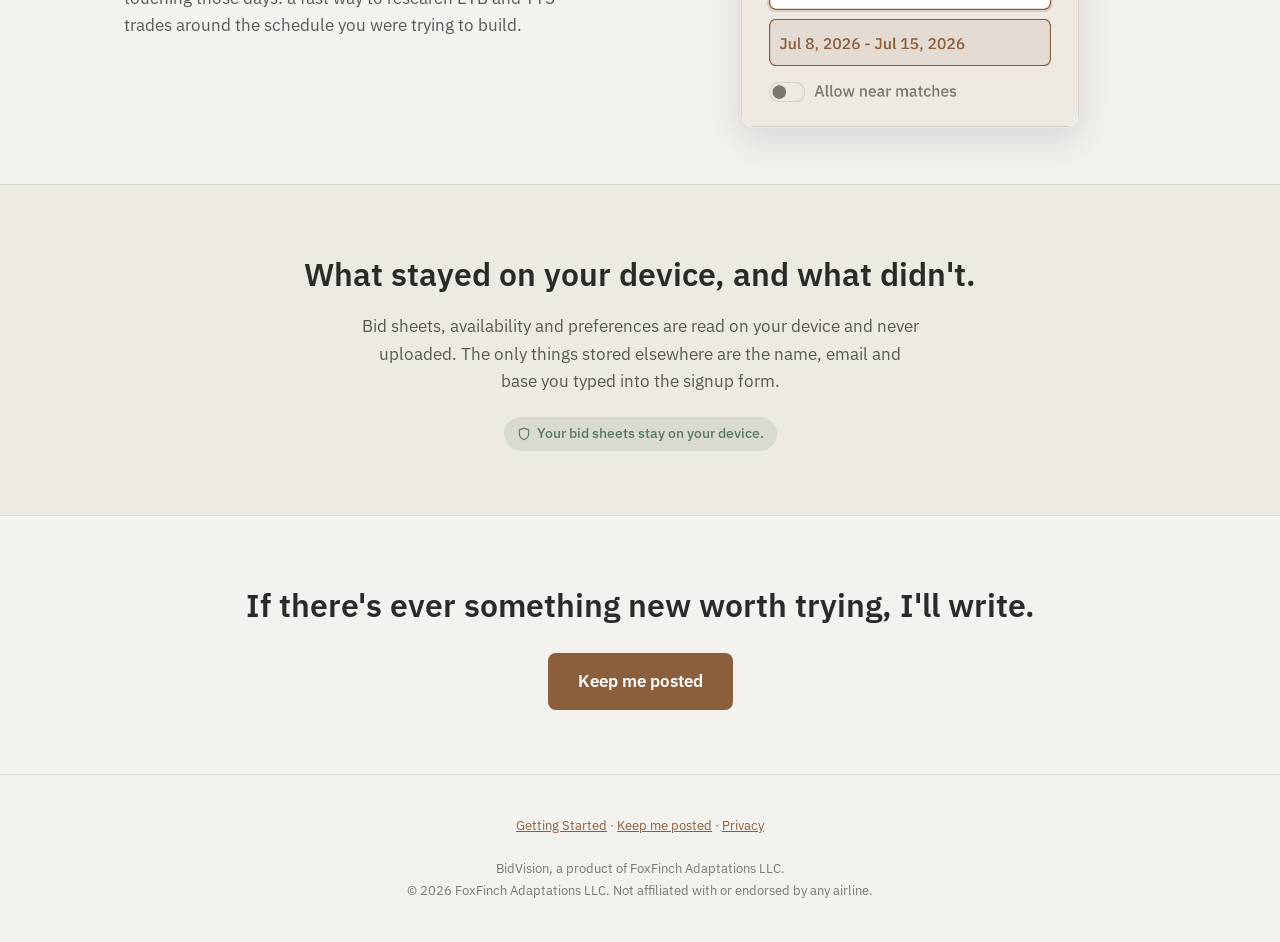
==== commit 7d792223: "beta: wind down the beta across every surface The beta ended when the b9 builds expired 2026-10-12. " ====
--- a/index.html
+++ b/index.html
@@ -3,11 +3,11 @@
 <head>
   <meta charset="UTF-8">
   <meta name="viewport" content="width=device-width, initial-scale=1.0">
-  <title>BidVision &mdash; Smart tools for smarter bidding</title>
+  <title>BidVision (beta ended)</title>
   <!-- Marketing homepage (promoted from home.html). img/ screenshots are the SYNTHETIC
        July 2026 set on the final (SPEC-037) UI — source: BidVision-Product/marketing/
        screenshots/2026-06-10-final-synthetic/. Real-data pre-publish blocker is CLEARED. -->
-  <meta name="description" content="BidVision helps flight attendants find the trips that fit their life. Ranks your bid sheet by your real preferences — all on your device.">
+  <meta name="description" content="BidVision was a bid-sheet search tool for airline crew. It read your bid sheet on your device and ranked every trip by your real preferences. The private beta has ended.">
   <link rel="icon" href="/favicon.ico" sizes="any">
   <link rel="icon" type="image/png" href="/favicon.png">
   <link rel="apple-touch-icon" href="/apple-touch-icon.png">
@@ -132,20 +132,20 @@
       <a class="brand" href="/"><span class="brand-bid">BID</span><span class="brand-vision">VISION</span></a>
       <div class="nav-links">
         <a class="nav-text" href="/start">Getting Started</a>
-        <a class="btn" href="/beta">Apply for beta test</a>
+        <a class="btn" href="/beta">Keep me posted</a>
       </div>
     </div>
   </nav>
 
   <header class="hero wrap">
-    <h1>Find the trips that fit your life&mdash;not just the ones you're legal for.</h1>
-    <p>BidVision reads your bid sheet and ranks every trip by what <em>you</em> actually want: the days you can work, the trips you'd trade for, the patterns you avoid. It all runs on your device.</p>
+    <h1>The BidVision beta has wrapped up.</h1>
+    <p>From April to October 2026, a small group of crew tried BidVision. It read your bid sheet and ranked every trip by what <em>you</em> actually wanted: the days you could work, the trips you'd trade for, the patterns you avoided. There's nothing to download right now. If there's ever something new worth trying, I'll write.</p>
     <div class="cta-row">
-      <a class="btn cta-lg" href="/beta">Apply for beta test</a>
-      <a class="cta-secondary" href="/start">See how it works &rarr;</a>
+      <a class="btn cta-lg" href="/beta">Keep me posted</a>
+      <a class="cta-secondary" href="/start">See how it worked &rarr;</a>
       <span class="privacy-badge">
         <svg viewBox="0 0 24 24" fill="none" stroke="currentColor" stroke-width="2" stroke-linecap="round" stroke-linejoin="round"><path d="M12 22s8-4 8-10V5l-8-3-8 3v7c0 6 8 10 8 10z"/></svg>
-        All data stays on your device
+        Your bid sheets stay on your device.
       </span>
     </div>
     <img class="shot hero-shot" src="img/hero.png" alt="BidVision ranking a bid sheet by preference" width="2880" height="1800" loading="eager">
@@ -155,8 +155,8 @@
     <section class="feature">
       <div class="wrap feature-grid">
         <div class="feature-text">
-          <h2>Tell it when you can fly. Once.</h2>
-          <p>Set a weekly pattern and tweak individual dates for the month. BidVision scores every trip against your real availability&mdash;by the <em>hour</em>, not just the day&mdash;so the trips that fit your life float to the top. Your pattern persists across bids; just adjust the exceptions.</p>
+          <h2>You told it when you could fly. Once.</h2>
+          <p>You set a weekly pattern and tweaked individual dates for the month. BidVision scored every trip against your real availability, by the <em>hour</em>, not just the day, so the trips that fit your life floated to the top. Your pattern carried over from bid to bid; you only adjusted the exceptions.</p>
         </div>
         <div class="feature-media">
           <img class="shot" src="img/availability.png" alt="Availability: a weekly template plus a calendar of can-work and can't-work windows" width="1860" height="952" loading="lazy">
@@ -167,8 +167,8 @@
     <section class="feature">
       <div class="wrap feature-grid">
         <div class="feature-text">
-          <h2>Prefer, Allow, Exclude&mdash;a spectrum, not a switch.</h2>
-          <p>On any filter, place each option where it really sits for you. <strong>Prefer</strong> is your ideal&mdash;pull these to the top. <strong>Allow</strong> is a good one&mdash;a lighter nudge up. Leave an option untouched and it stays neutral&mdash;no opinion either way. <strong>Exclude</strong> is a negative&mdash;push it down. They're <em>soft</em> by default, so nothing disappears unless you switch to Strict. It's how you'd actually rank your month, turned into a sorted list.</p>
+          <h2>Prefer, Allow, Exclude: a spectrum, not a switch.</h2>
+          <p>On any filter, you placed each option where it really sat for you. <strong>Prefer</strong> was your ideal: pull these to the top. <strong>Allow</strong> was a good one: a lighter nudge up. An option you left untouched stayed neutral, no opinion either way. <strong>Exclude</strong> was a negative: push it down. They were <em>soft</em> by default, so nothing disappeared unless you switched to Strict. It was how you'd actually rank your month, turned into a sorted list.</p>
         </div>
         <div class="feature-media center">
           <img class="shot" src="img/preferences.png" alt="Prefer, Allow, and Exclude controls on a filter" width="600" height="598" loading="lazy" style="max-width: 360px;">
@@ -179,8 +179,8 @@
     <section class="feature">
       <div class="wrap feature-grid">
         <div class="feature-text">
-          <h2>Tell it which preferences matter most.</h2>
-          <p>Set a lot of preferences and some naturally count for more. Drag your filters into a priority order and BidVision weights the ranking to match&mdash;your must-haves move trips further than your nice-to-haves. It's not another filter; it's how BidVision breaks ties when trips compete for the top.</p>
+          <h2>You told it which preferences mattered most.</h2>
+          <p>Set a lot of preferences and some naturally count for more. You dragged your filters into a priority order and BidVision weighted the ranking to match: your must-haves moved trips further than your nice-to-haves. It wasn't another filter; it was how BidVision broke ties when trips competed for the top.</p>
         </div>
         <div class="feature-media center">
           <img class="shot" src="img/filter-ranking.png" alt="Filter Ranking: active filters dragged into priority order" width="520" height="472" loading="lazy" style="max-width: 340px;">
@@ -191,8 +191,8 @@
     <section class="feature">
       <div class="wrap feature-grid">
         <div class="feature-text">
-          <h2>See the trips you'd otherwise miss.</h2>
-          <p>Most tools only show you exact matches&mdash;so a great trip that's a hair outside your filters never even appears. BidVision's preferences are <em>soft</em>: in <strong>Discover</strong>, near-matches still show up, ranked, so you catch the ones you'd have scrolled right past. Know exactly what you want? Flip to <strong>Strict</strong> and it hides anything that breaks your rules.</p>
+          <h2>It showed the trips you'd otherwise miss.</h2>
+          <p>A great trip that's a hair outside your filters is easy to miss. BidVision's preferences were <em>soft</em>: in <strong>Discover</strong>, near-matches still showed up, ranked, so you caught the ones you'd have scrolled right past. Knew exactly what you wanted? You flipped to <strong>Strict</strong> and it hid anything that broke your rules.</p>
         </div>
         <div class="feature-media center">
           <img class="shot" src="img/discover-strict.png" alt="Discover and Strict mode toggle with a minimum-match threshold" width="880" height="146" loading="lazy" style="max-width: 460px;">
@@ -203,8 +203,8 @@
     <section class="feature">
       <div class="wrap feature-grid">
         <div class="feature-text">
-          <h2>Hunting a specific trade? Filter to the dates that matter.</h2>
-          <p>Set a date range and BidVision surfaces every trip touching those days&mdash;the fast way to research ETB and TTS trades around the schedule you're trying to build.</p>
+          <h2>Hunting a specific trade? It filtered to the dates that mattered.</h2>
+          <p>You set a date range and BidVision surfaced every trip touching those days: a fast way to research ETB and TTS trades around the schedule you were trying to build.</p>
         </div>
         <div class="feature-media center">
           <img class="shot" src="img/date-range.png" alt="Date Range filter set to a window for trade research" width="600" height="690" loading="lazy" style="max-width: 340px;">
@@ -215,24 +215,24 @@
 
   <section class="band">
     <div class="wrap">
-      <h2>Your data never leaves your device.</h2>
-      <p>No airline data is sent to or stored by BidVision servers. All parsing, filtering, and scoring happens on your device.</p>
+      <h2>What stayed on your device, and what didn't.</h2>
+      <p>Bid sheets, availability and preferences are read on your device and never uploaded. The only things stored elsewhere are the name, email and base you typed into the signup form.</p>
       <div><span class="privacy-badge">
         <svg viewBox="0 0 24 24" fill="none" stroke="currentColor" stroke-width="2" stroke-linecap="round" stroke-linejoin="round"><path d="M12 22s8-4 8-10V5l-8-3-8 3v7c0 6 8 10 8 10z"/></svg>
-        On-device by design
+        Your bid sheets stay on your device.
       </span></div>
     </div>
   </section>
 
   <section class="cta-band">
     <div class="wrap">
-      <h2>Want in on the beta?</h2>
-      <a class="btn cta-lg" href="/beta">Apply for beta test</a>
+      <h2>If there's ever something new worth trying, I'll write.</h2>
+      <a class="btn cta-lg" href="/beta">Keep me posted</a>
     </div>
   </section>
 
   <footer class="footer">
-    <a href="/start">Getting Started</a> &middot; <a href="/beta">Apply for beta test</a> &middot; <a href="/privacy/">Privacy</a><br><br>
+    <a href="/start">Getting Started</a> &middot; <a href="/beta">Keep me posted</a> &middot; <a href="/privacy/">Privacy</a><br><br>
     BidVision, a product of FoxFinch Adaptations LLC.<br>
     &copy; 2026 FoxFinch Adaptations LLC. Not affiliated with or endorsed by any airline.
   </footer>
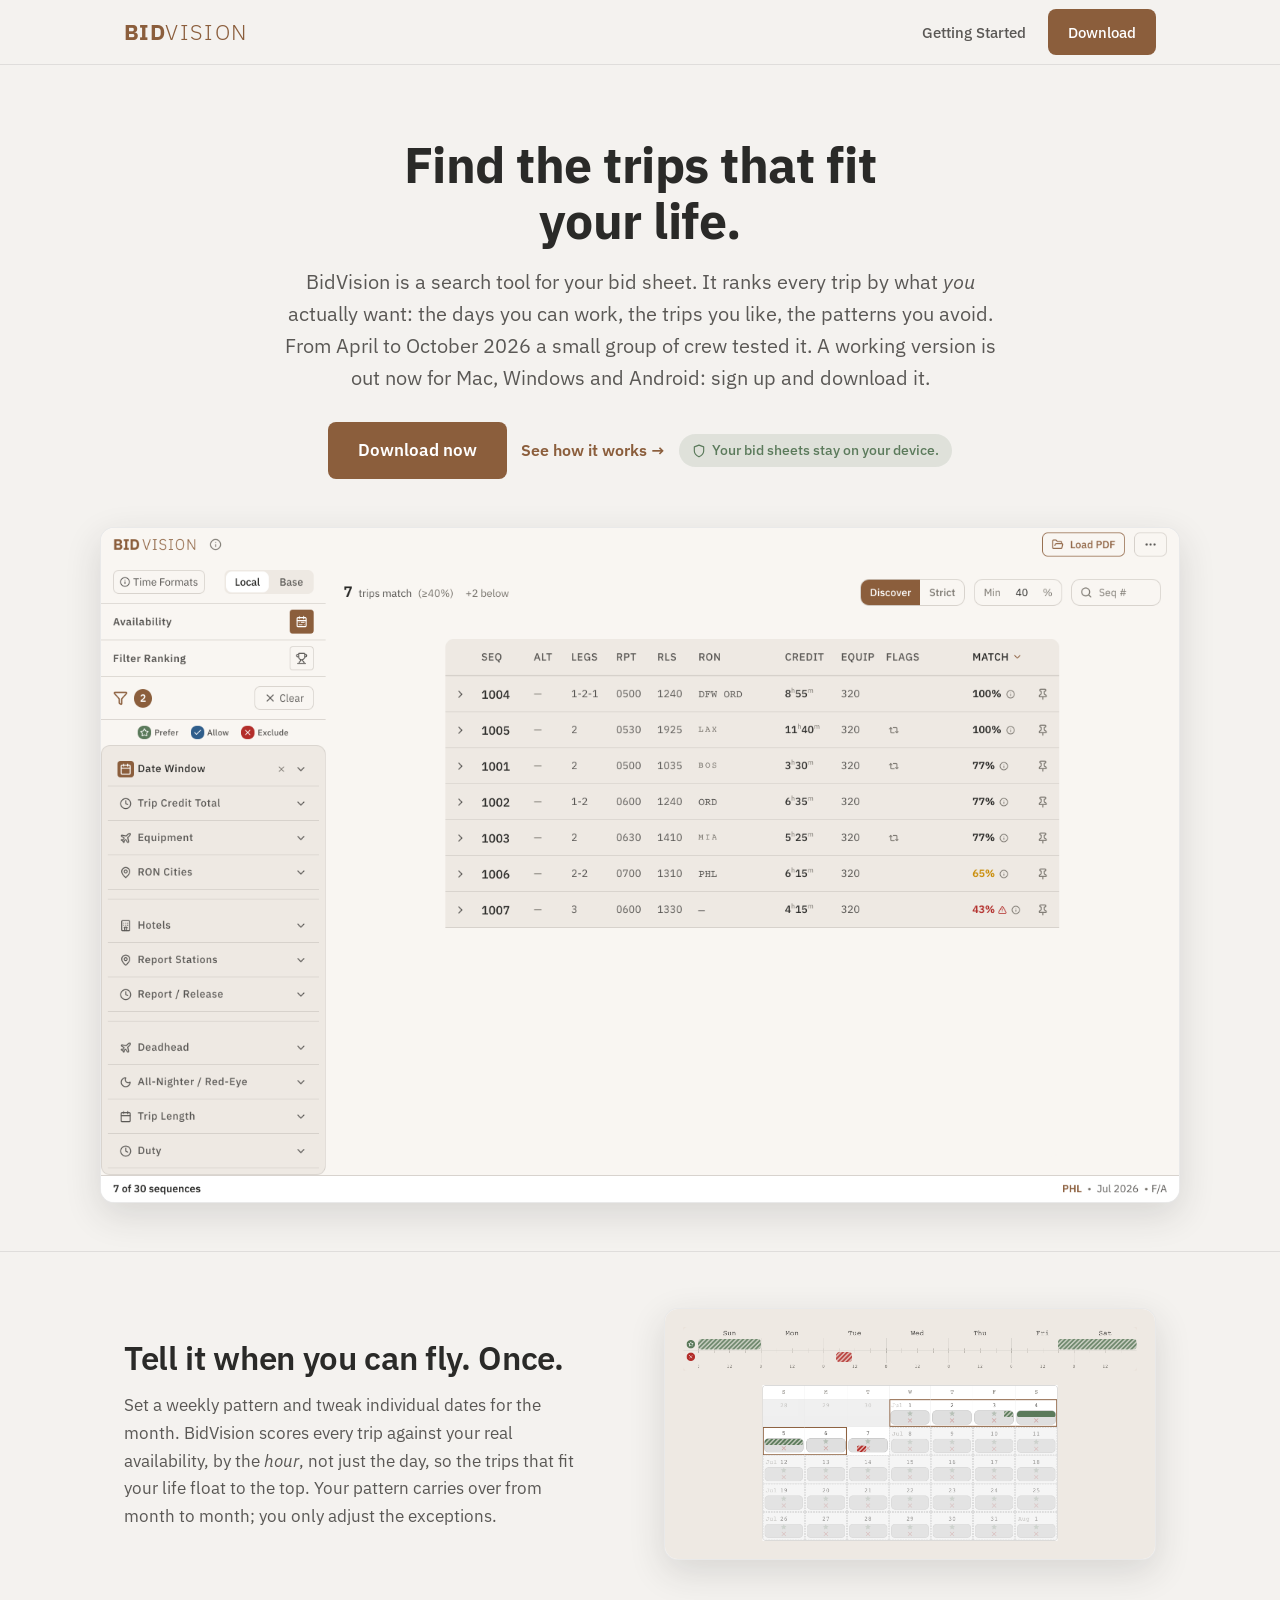
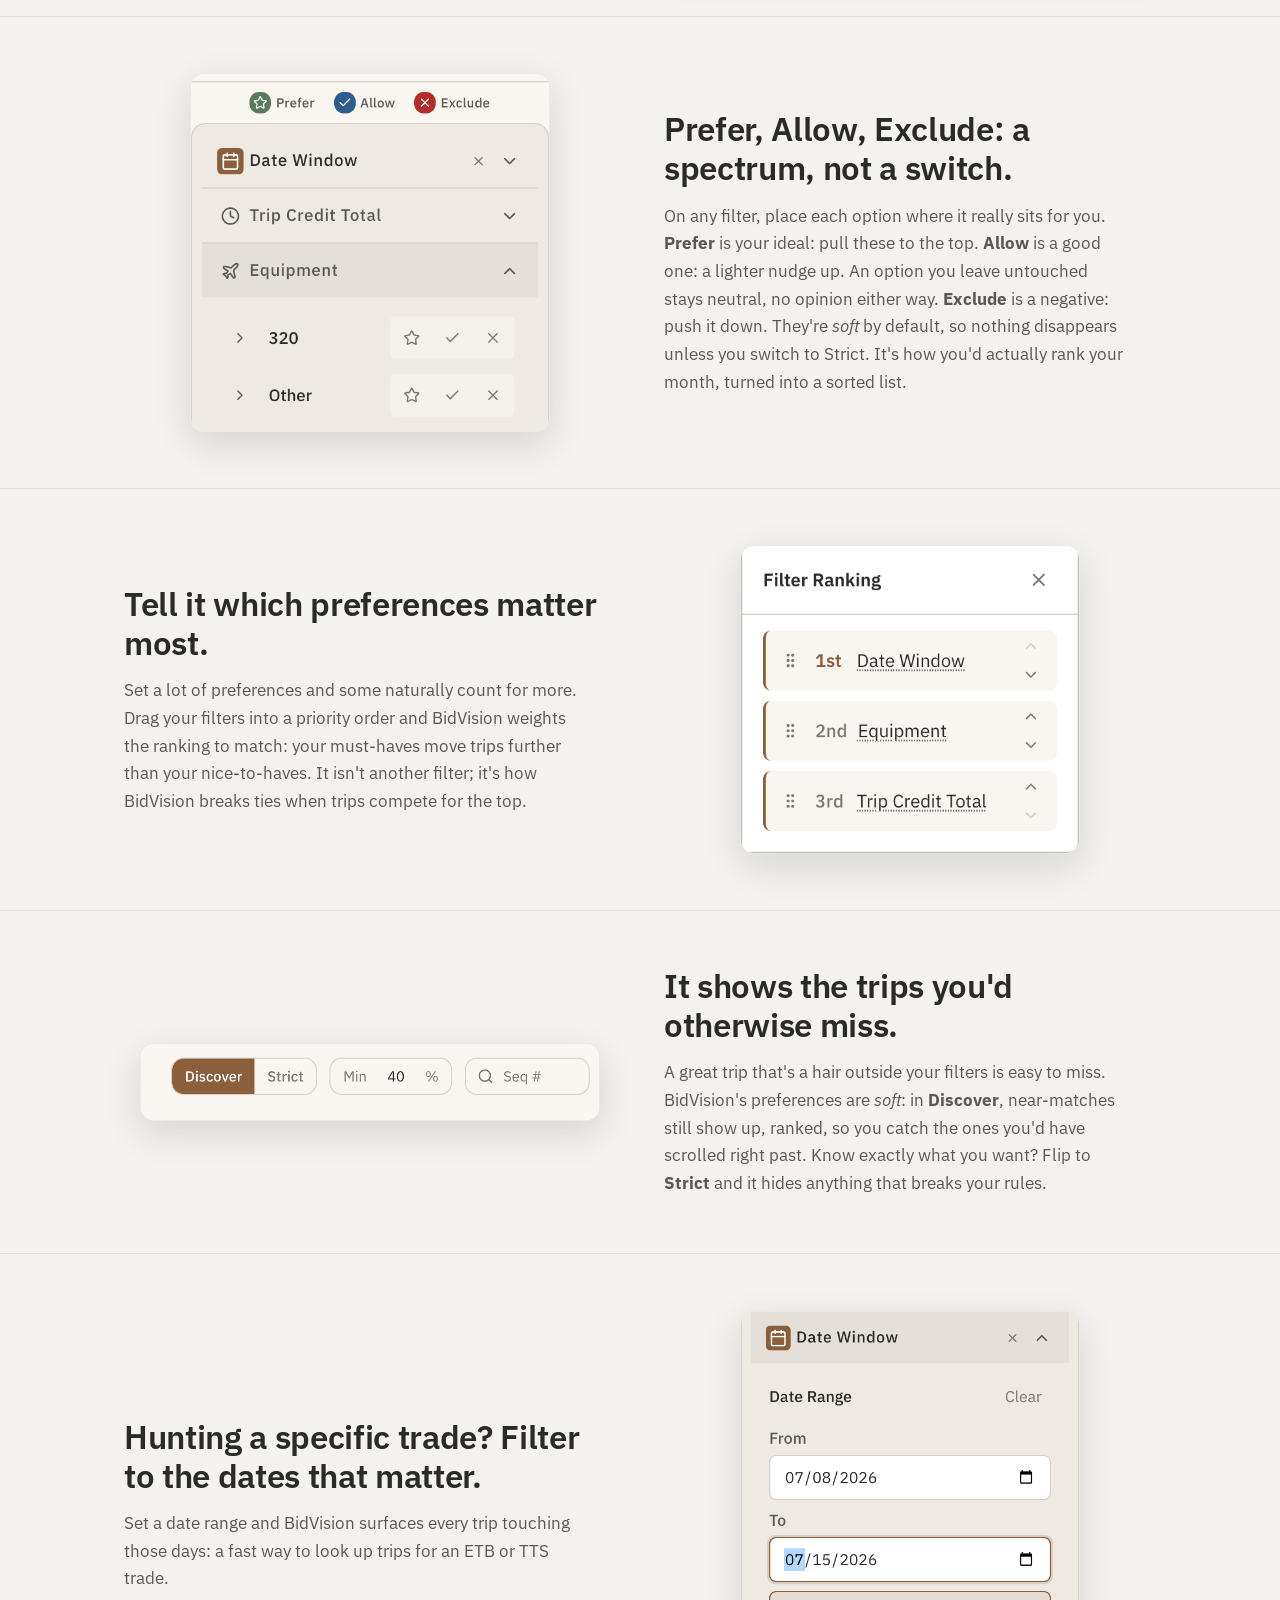
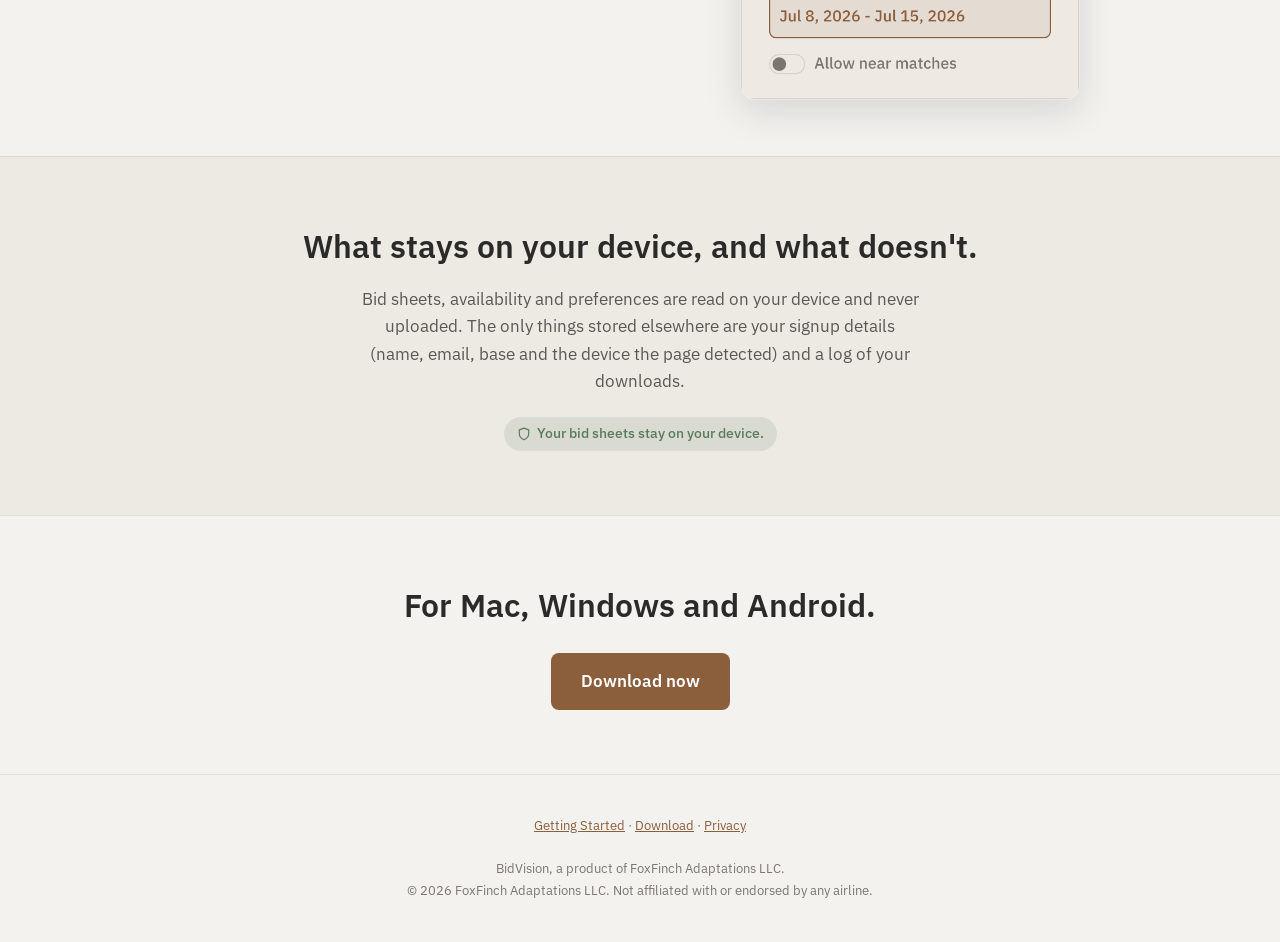
==== commit 8ce4d182: "site: reopen downloads for 0.2.0-b10 behind a signup Signing up (name, email, base; platform detecte" ====
--- a/index.html
+++ b/index.html
@@ -3,11 +3,11 @@
 <head>
   <meta charset="UTF-8">
   <meta name="viewport" content="width=device-width, initial-scale=1.0">
-  <title>BidVision (beta ended)</title>
+  <title>BidVision: find the trips that fit</title>
   <!-- Marketing homepage (promoted from home.html). img/ screenshots are the SYNTHETIC
        July 2026 set on the final (SPEC-037) UI — source: BidVision-Product/marketing/
        screenshots/2026-06-10-final-synthetic/. Real-data pre-publish blocker is CLEARED. -->
-  <meta name="description" content="BidVision was a bid-sheet search tool for airline crew. It read your bid sheet on your device and ranked every trip by your real preferences. The private beta has ended.">
+  <meta name="description" content="BidVision is a bid-sheet search tool for airline crew. It reads your bid sheet on your device and finds the trips that fit your schedule and preferences. Sign up to download it for Mac, Windows or Android.">
   <link rel="icon" href="/favicon.ico" sizes="any">
   <link rel="icon" type="image/png" href="/favicon.png">
   <link rel="apple-touch-icon" href="/apple-touch-icon.png">
@@ -132,17 +132,17 @@
       <a class="brand" href="/"><span class="brand-bid">BID</span><span class="brand-vision">VISION</span></a>
       <div class="nav-links">
         <a class="nav-text" href="/start">Getting Started</a>
-        <a class="btn" href="/beta">Keep me posted</a>
+        <a class="btn" href="/beta">Download</a>
       </div>
     </div>
   </nav>
 
   <header class="hero wrap">
-    <h1>The BidVision beta has wrapped up.</h1>
-    <p>From April to October 2026, a small group of crew tried BidVision. It read your bid sheet and ranked every trip by what <em>you</em> actually wanted: the days you could work, the trips you'd trade for, the patterns you avoided. There's nothing to download right now. If there's ever something new worth trying, I'll write.</p>
+    <h1>Find the trips that fit your life.</h1>
+    <p>BidVision is a search tool for your bid sheet. It ranks every trip by what <em>you</em> actually want: the days you can work, the trips you like, the patterns you avoid. From April to October 2026 a small group of crew tested it. A working version is out now for Mac, Windows and Android: sign up and download it.</p>
     <div class="cta-row">
-      <a class="btn cta-lg" href="/beta">Keep me posted</a>
-      <a class="cta-secondary" href="/start">See how it worked &rarr;</a>
+      <a class="btn cta-lg" href="/beta">Download now</a>
+      <a class="cta-secondary" href="/start">See how it works &rarr;</a>
       <span class="privacy-badge">
         <svg viewBox="0 0 24 24" fill="none" stroke="currentColor" stroke-width="2" stroke-linecap="round" stroke-linejoin="round"><path d="M12 22s8-4 8-10V5l-8-3-8 3v7c0 6 8 10 8 10z"/></svg>
         Your bid sheets stay on your device.
@@ -155,8 +155,8 @@
     <section class="feature">
       <div class="wrap feature-grid">
         <div class="feature-text">
-          <h2>You told it when you could fly. Once.</h2>
-          <p>You set a weekly pattern and tweaked individual dates for the month. BidVision scored every trip against your real availability, by the <em>hour</em>, not just the day, so the trips that fit your life floated to the top. Your pattern carried over from bid to bid; you only adjusted the exceptions.</p>
+          <h2>Tell it when you can fly. Once.</h2>
+          <p>Set a weekly pattern and tweak individual dates for the month. BidVision scores every trip against your real availability, by the <em>hour</em>, not just the day, so the trips that fit your life float to the top. Your pattern carries over from month to month; you only adjust the exceptions.</p>
         </div>
         <div class="feature-media">
           <img class="shot" src="img/availability.png" alt="Availability: a weekly template plus a calendar of can-work and can't-work windows" width="1860" height="952" loading="lazy">
@@ -168,7 +168,7 @@
       <div class="wrap feature-grid">
         <div class="feature-text">
           <h2>Prefer, Allow, Exclude: a spectrum, not a switch.</h2>
-          <p>On any filter, you placed each option where it really sat for you. <strong>Prefer</strong> was your ideal: pull these to the top. <strong>Allow</strong> was a good one: a lighter nudge up. An option you left untouched stayed neutral, no opinion either way. <strong>Exclude</strong> was a negative: push it down. They were <em>soft</em> by default, so nothing disappeared unless you switched to Strict. It was how you'd actually rank your month, turned into a sorted list.</p>
+          <p>On any filter, place each option where it really sits for you. <strong>Prefer</strong> is your ideal: pull these to the top. <strong>Allow</strong> is a good one: a lighter nudge up. An option you leave untouched stays neutral, no opinion either way. <strong>Exclude</strong> is a negative: push it down. They're <em>soft</em> by default, so nothing disappears unless you switch to Strict. It's how you'd actually rank your month, turned into a sorted list.</p>
         </div>
         <div class="feature-media center">
           <img class="shot" src="img/preferences.png" alt="Prefer, Allow, and Exclude controls on a filter" width="600" height="598" loading="lazy" style="max-width: 360px;">
@@ -179,8 +179,8 @@
     <section class="feature">
       <div class="wrap feature-grid">
         <div class="feature-text">
-          <h2>You told it which preferences mattered most.</h2>
-          <p>Set a lot of preferences and some naturally count for more. You dragged your filters into a priority order and BidVision weighted the ranking to match: your must-haves moved trips further than your nice-to-haves. It wasn't another filter; it was how BidVision broke ties when trips competed for the top.</p>
+          <h2>Tell it which preferences matter most.</h2>
+          <p>Set a lot of preferences and some naturally count for more. Drag your filters into a priority order and BidVision weights the ranking to match: your must-haves move trips further than your nice-to-haves. It isn't another filter; it's how BidVision breaks ties when trips compete for the top.</p>
         </div>
         <div class="feature-media center">
           <img class="shot" src="img/filter-ranking.png" alt="Filter Ranking: active filters dragged into priority order" width="520" height="472" loading="lazy" style="max-width: 340px;">
@@ -191,8 +191,8 @@
     <section class="feature">
       <div class="wrap feature-grid">
         <div class="feature-text">
-          <h2>It showed the trips you'd otherwise miss.</h2>
-          <p>A great trip that's a hair outside your filters is easy to miss. BidVision's preferences were <em>soft</em>: in <strong>Discover</strong>, near-matches still showed up, ranked, so you caught the ones you'd have scrolled right past. Knew exactly what you wanted? You flipped to <strong>Strict</strong> and it hid anything that broke your rules.</p>
+          <h2>It shows the trips you'd otherwise miss.</h2>
+          <p>A great trip that's a hair outside your filters is easy to miss. BidVision's preferences are <em>soft</em>: in <strong>Discover</strong>, near-matches still show up, ranked, so you catch the ones you'd have scrolled right past. Know exactly what you want? Flip to <strong>Strict</strong> and it hides anything that breaks your rules.</p>
         </div>
         <div class="feature-media center">
           <img class="shot" src="img/discover-strict.png" alt="Discover and Strict mode toggle with a minimum-match threshold" width="880" height="146" loading="lazy" style="max-width: 460px;">
@@ -203,8 +203,8 @@
     <section class="feature">
       <div class="wrap feature-grid">
         <div class="feature-text">
-          <h2>Hunting a specific trade? It filtered to the dates that mattered.</h2>
-          <p>You set a date range and BidVision surfaced every trip touching those days: a fast way to research ETB and TTS trades around the schedule you were trying to build.</p>
+          <h2>Hunting a specific trade? Filter to the dates that matter.</h2>
+          <p>Set a date range and BidVision surfaces every trip touching those days: a fast way to look up trips for an ETB or TTS trade.</p>
         </div>
         <div class="feature-media center">
           <img class="shot" src="img/date-range.png" alt="Date Range filter set to a window for trade research" width="600" height="690" loading="lazy" style="max-width: 340px;">
@@ -215,8 +215,8 @@
 
   <section class="band">
     <div class="wrap">
-      <h2>What stayed on your device, and what didn't.</h2>
-      <p>Bid sheets, availability and preferences are read on your device and never uploaded. The only things stored elsewhere are the name, email and base you typed into the signup form.</p>
+      <h2>What stays on your device, and what doesn't.</h2>
+      <p>Bid sheets, availability and preferences are read on your device and never uploaded. The only things stored elsewhere are your signup details (name, email, base and the device the page detected) and a log of your downloads.</p>
       <div><span class="privacy-badge">
         <svg viewBox="0 0 24 24" fill="none" stroke="currentColor" stroke-width="2" stroke-linecap="round" stroke-linejoin="round"><path d="M12 22s8-4 8-10V5l-8-3-8 3v7c0 6 8 10 8 10z"/></svg>
         Your bid sheets stay on your device.
@@ -226,13 +226,13 @@
 
   <section class="cta-band">
     <div class="wrap">
-      <h2>If there's ever something new worth trying, I'll write.</h2>
-      <a class="btn cta-lg" href="/beta">Keep me posted</a>
+      <h2>For Mac, Windows and Android.</h2>
+      <a class="btn cta-lg" href="/beta">Download now</a>
     </div>
   </section>
 
   <footer class="footer">
-    <a href="/start">Getting Started</a> &middot; <a href="/beta">Keep me posted</a> &middot; <a href="/privacy/">Privacy</a><br><br>
+    <a href="/start">Getting Started</a> &middot; <a href="/beta">Download</a> &middot; <a href="/privacy/">Privacy</a><br><br>
     BidVision, a product of FoxFinch Adaptations LLC.<br>
     &copy; 2026 FoxFinch Adaptations LLC. Not affiliated with or endorsed by any airline.
   </footer>
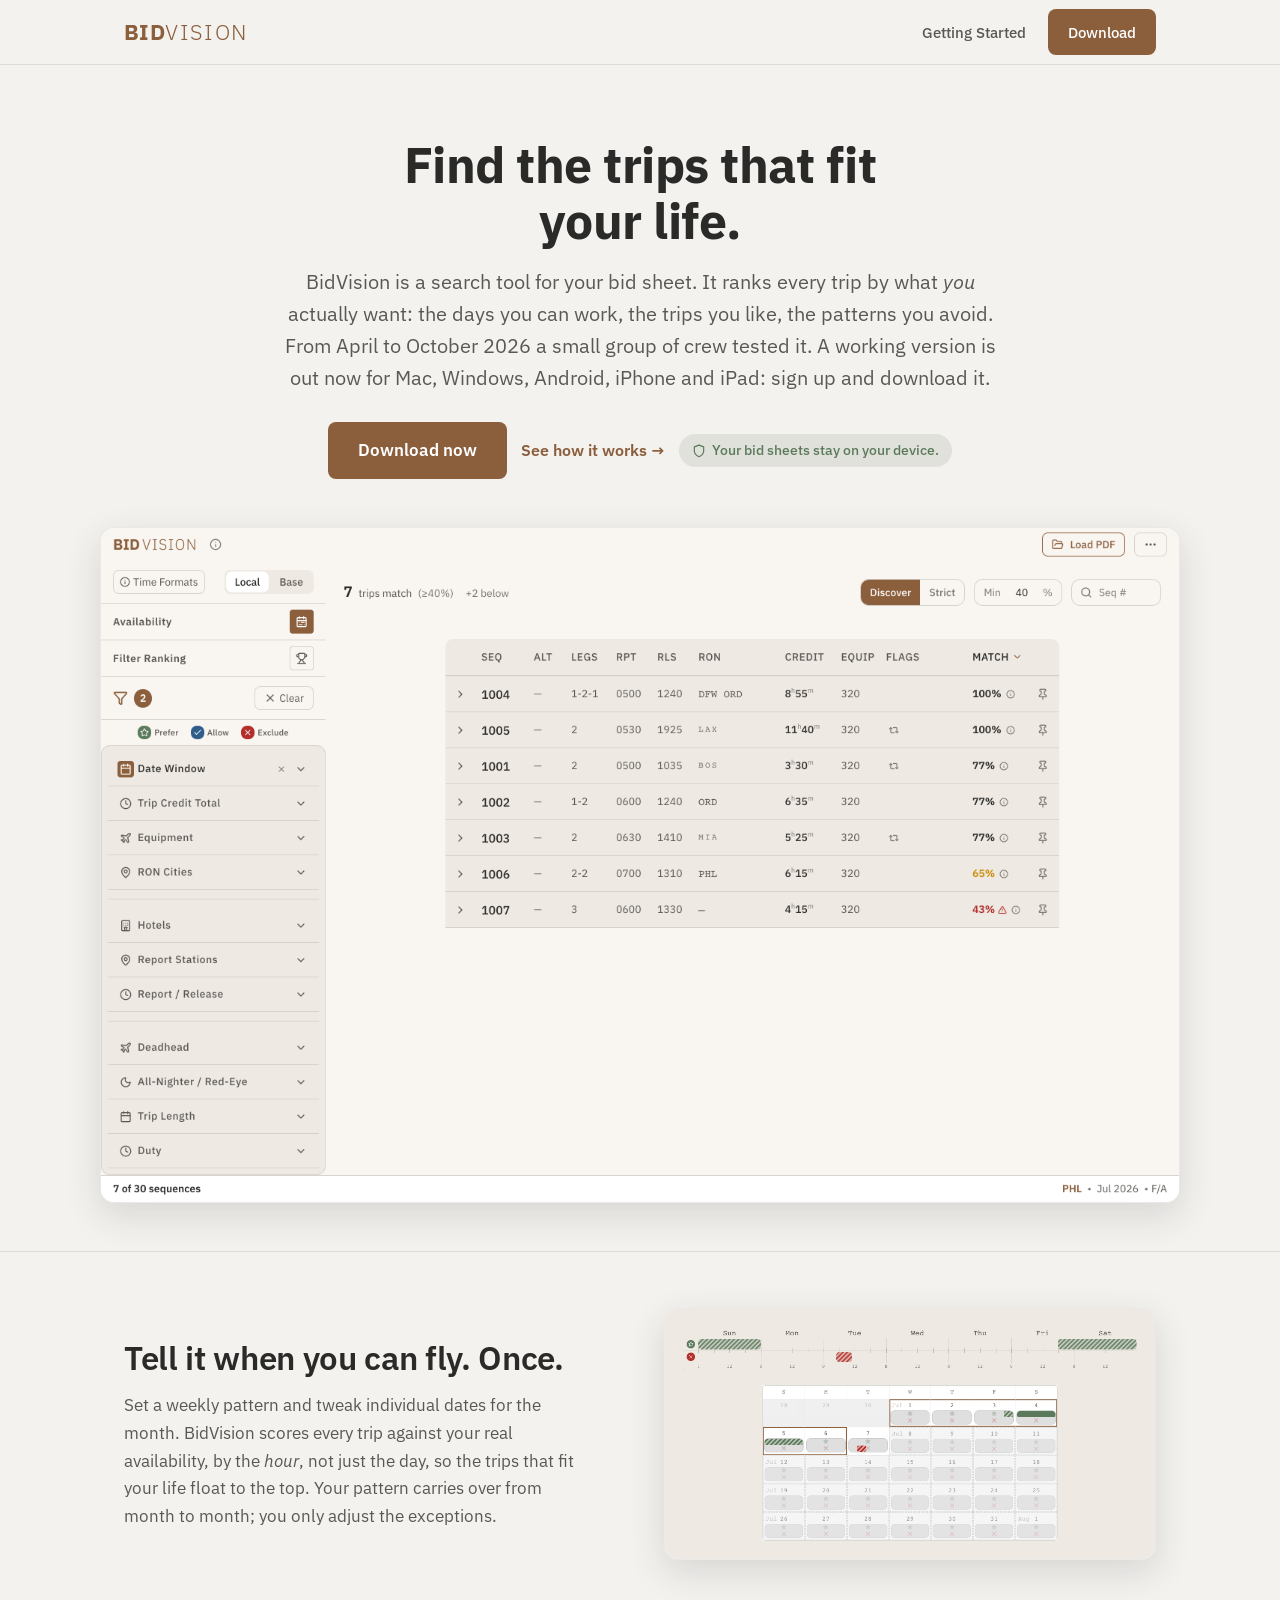
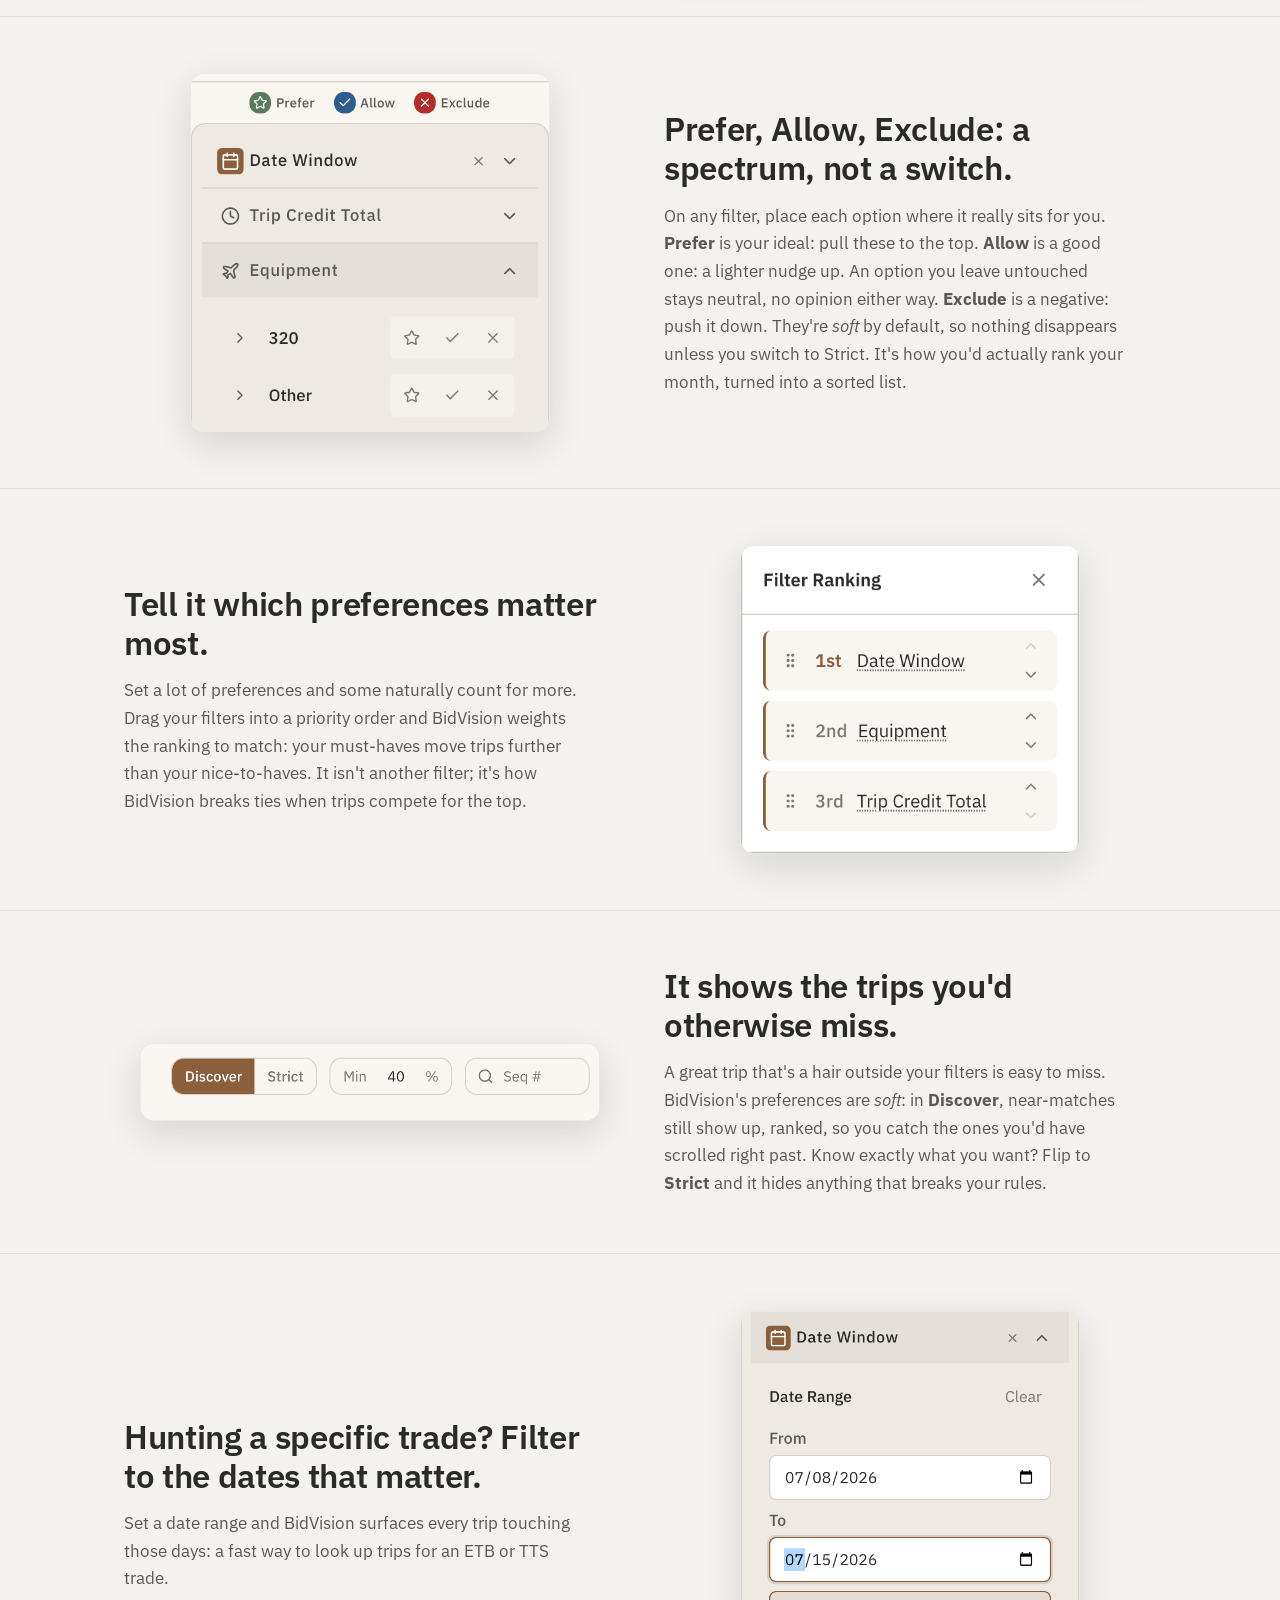
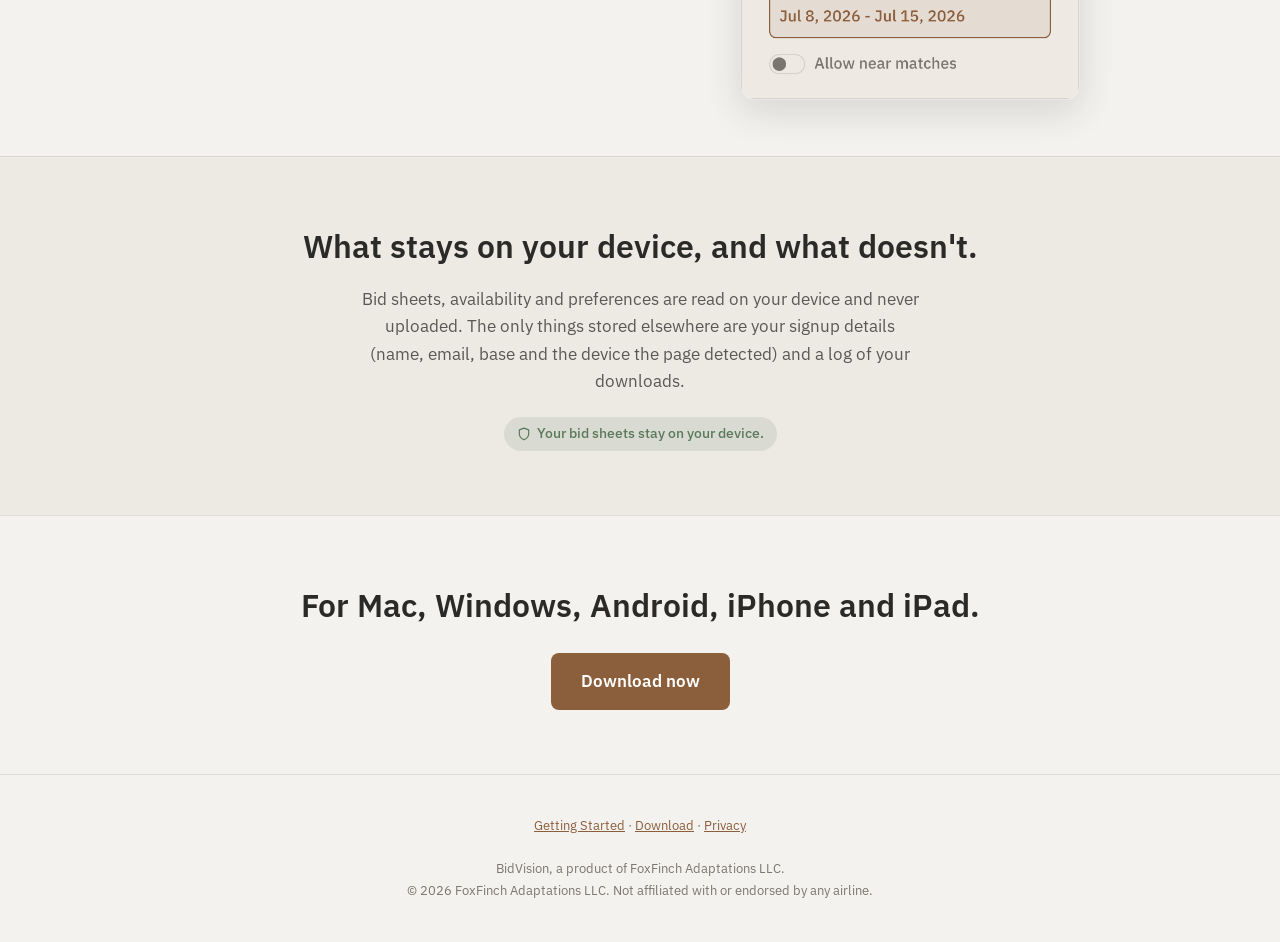
==== commit 1a3d1ae5: "site: add iPhone and iPad via TestFlight (build 10) The TestFlight button and steps return to the do" ====
--- a/index.html
+++ b/index.html
@@ -7,7 +7,7 @@
   <!-- Marketing homepage (promoted from home.html). img/ screenshots are the SYNTHETIC
        July 2026 set on the final (SPEC-037) UI — source: BidVision-Product/marketing/
        screenshots/2026-06-10-final-synthetic/. Real-data pre-publish blocker is CLEARED. -->
-  <meta name="description" content="BidVision is a bid-sheet search tool for airline crew. It reads your bid sheet on your device and finds the trips that fit your schedule and preferences. Sign up to download it for Mac, Windows or Android.">
+  <meta name="description" content="BidVision is a bid-sheet search tool for airline crew. It reads your bid sheet on your device and finds the trips that fit your schedule and preferences. Sign up to download it for Mac, Windows, Android, iPhone or iPad.">
   <link rel="icon" href="/favicon.ico" sizes="any">
   <link rel="icon" type="image/png" href="/favicon.png">
   <link rel="apple-touch-icon" href="/apple-touch-icon.png">
@@ -139,7 +139,7 @@
 
   <header class="hero wrap">
     <h1>Find the trips that fit your life.</h1>
-    <p>BidVision is a search tool for your bid sheet. It ranks every trip by what <em>you</em> actually want: the days you can work, the trips you like, the patterns you avoid. From April to October 2026 a small group of crew tested it. A working version is out now for Mac, Windows and Android: sign up and download it.</p>
+    <p>BidVision is a search tool for your bid sheet. It ranks every trip by what <em>you</em> actually want: the days you can work, the trips you like, the patterns you avoid. From April to October 2026 a small group of crew tested it. A working version is out now for Mac, Windows, Android, iPhone and iPad: sign up and download it.</p>
     <div class="cta-row">
       <a class="btn cta-lg" href="/beta">Download now</a>
       <a class="cta-secondary" href="/start">See how it works &rarr;</a>
@@ -226,7 +226,7 @@
 
   <section class="cta-band">
     <div class="wrap">
-      <h2>For Mac, Windows and Android.</h2>
+      <h2>For Mac, Windows, Android, iPhone and iPad.</h2>
       <a class="btn cta-lg" href="/beta">Download now</a>
     </div>
   </section>
